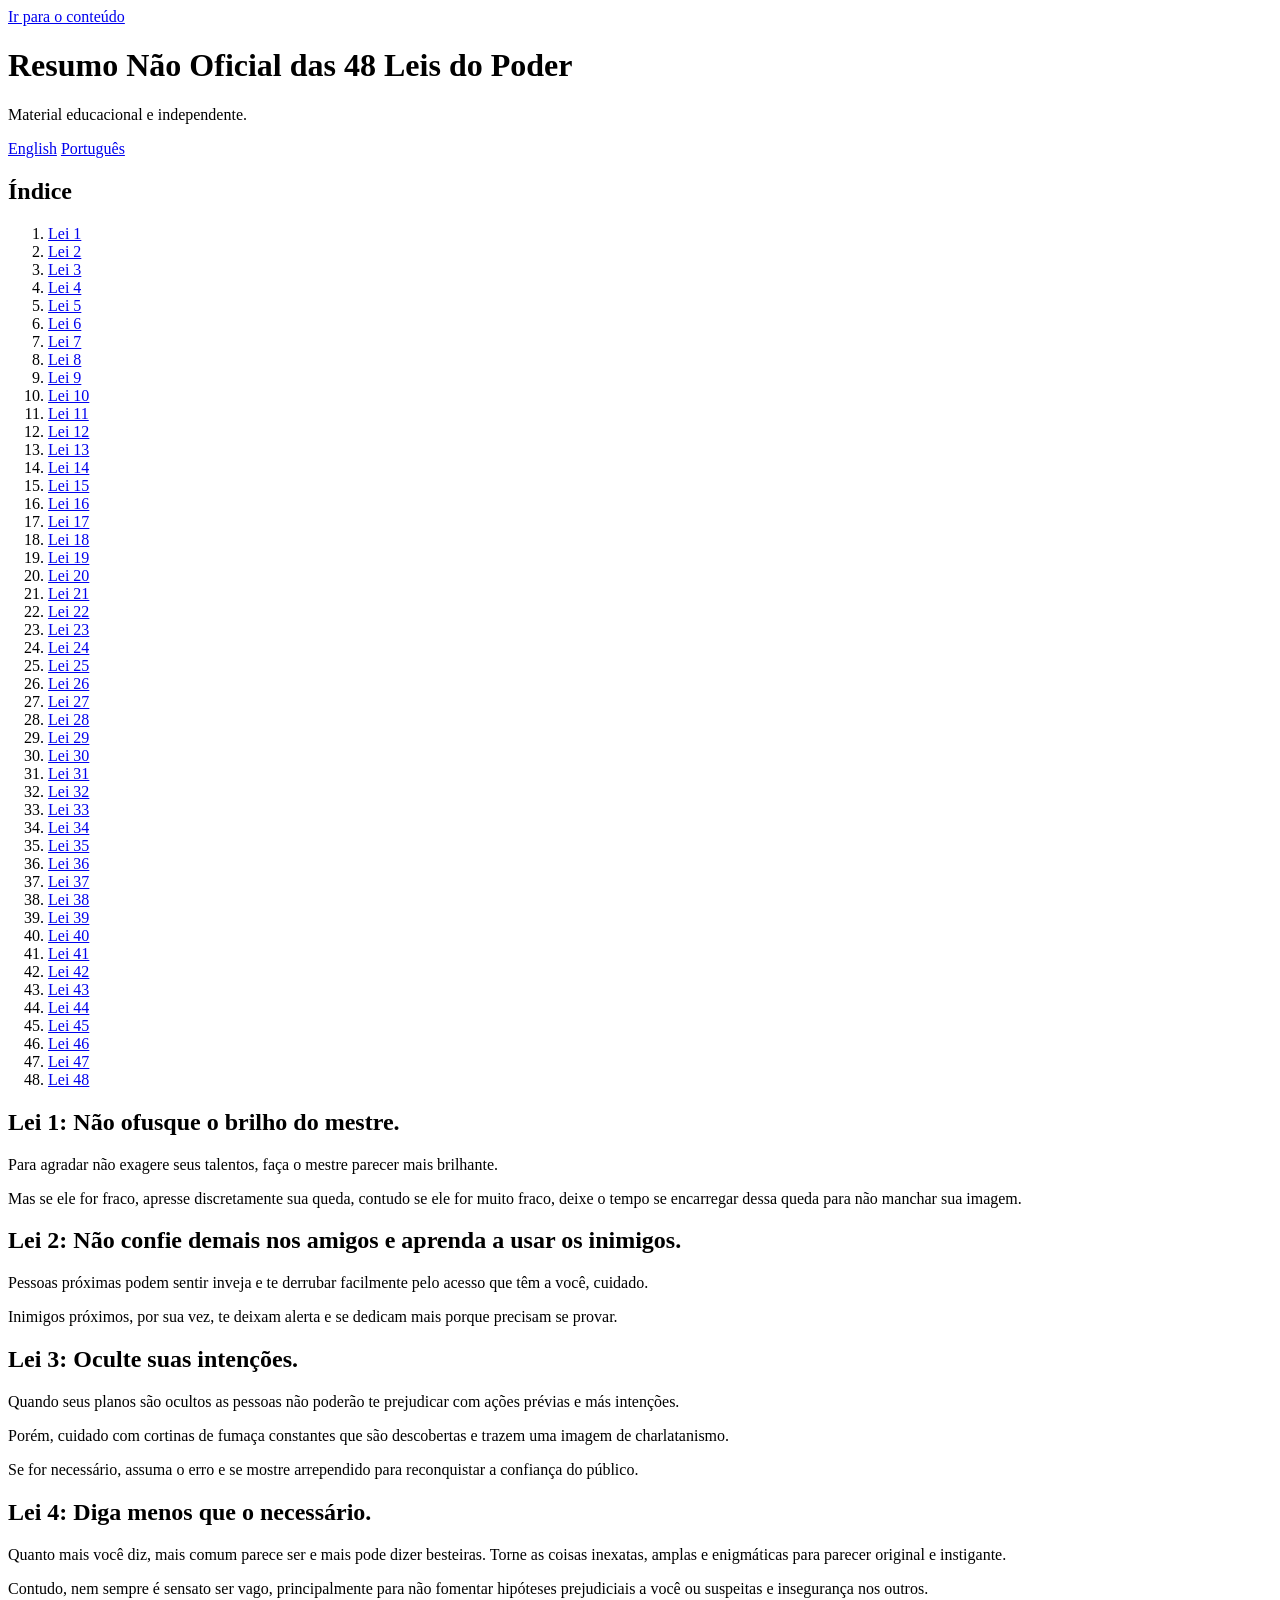
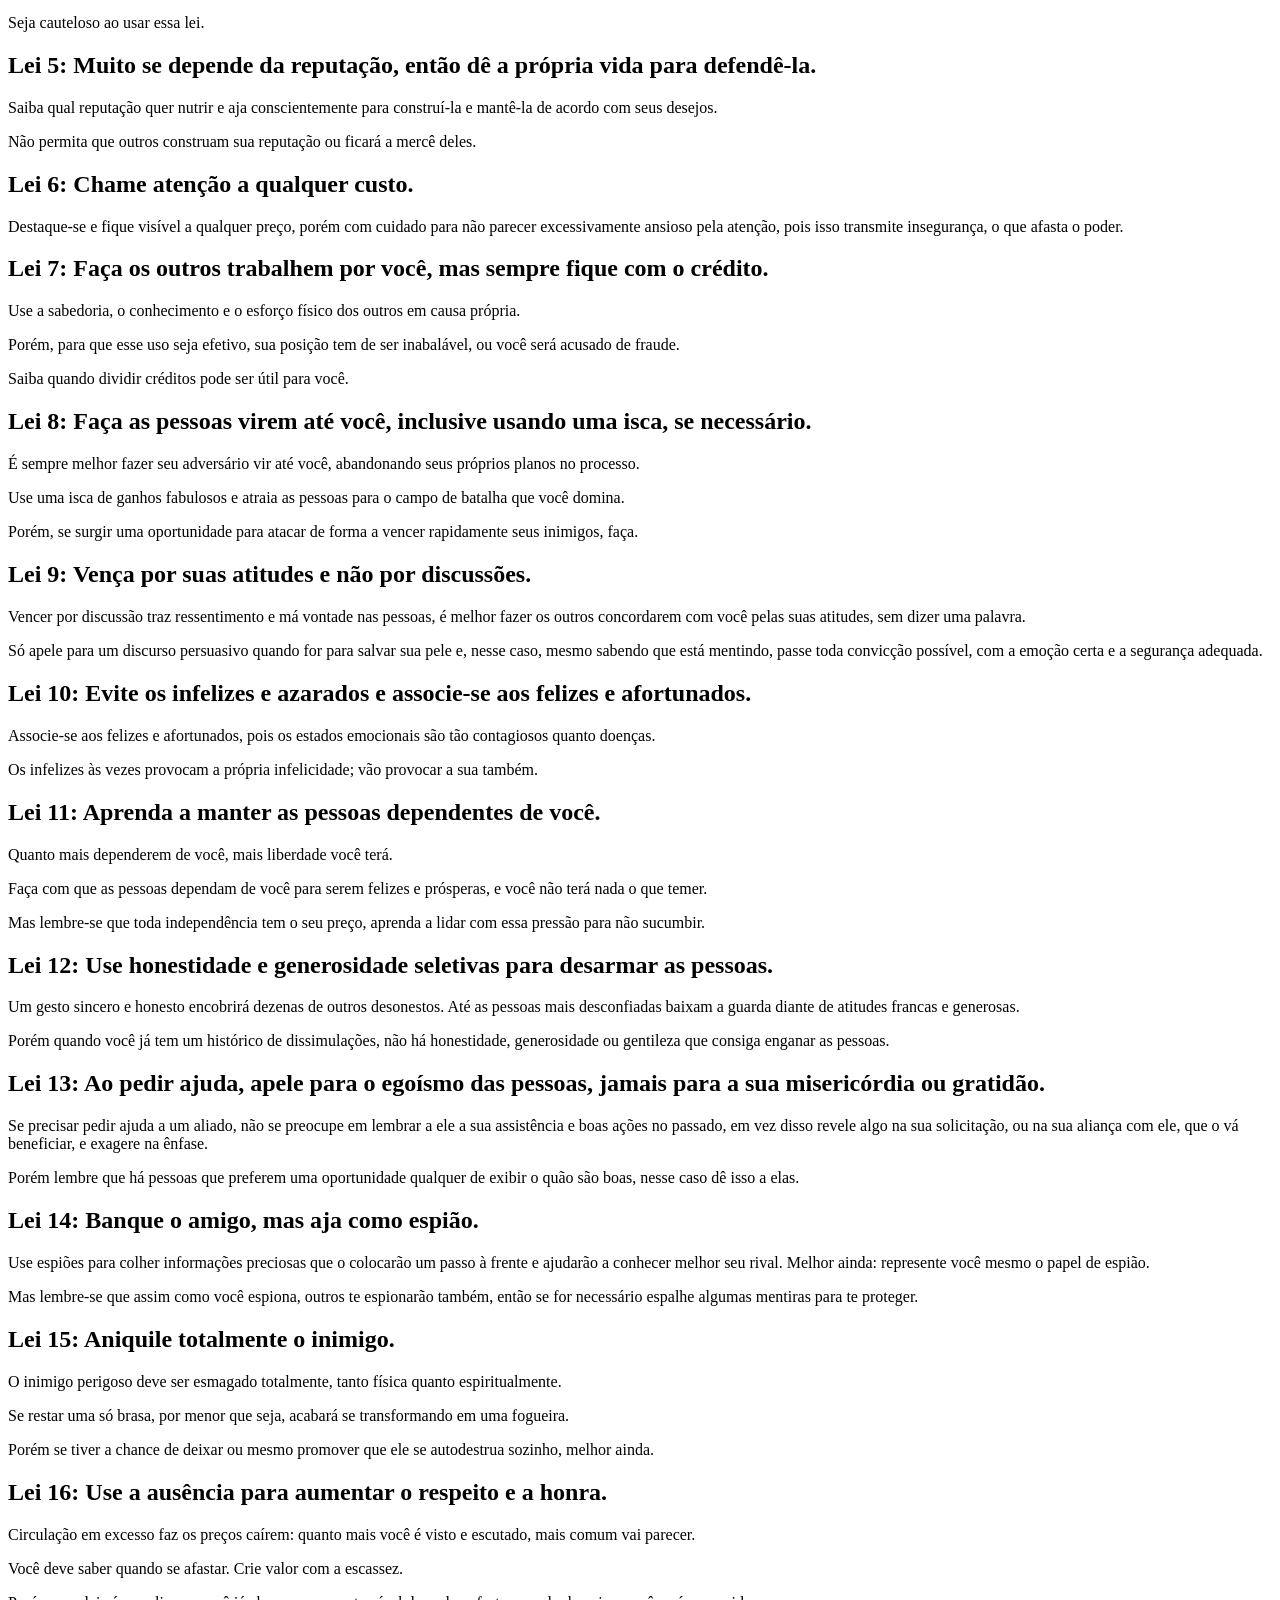
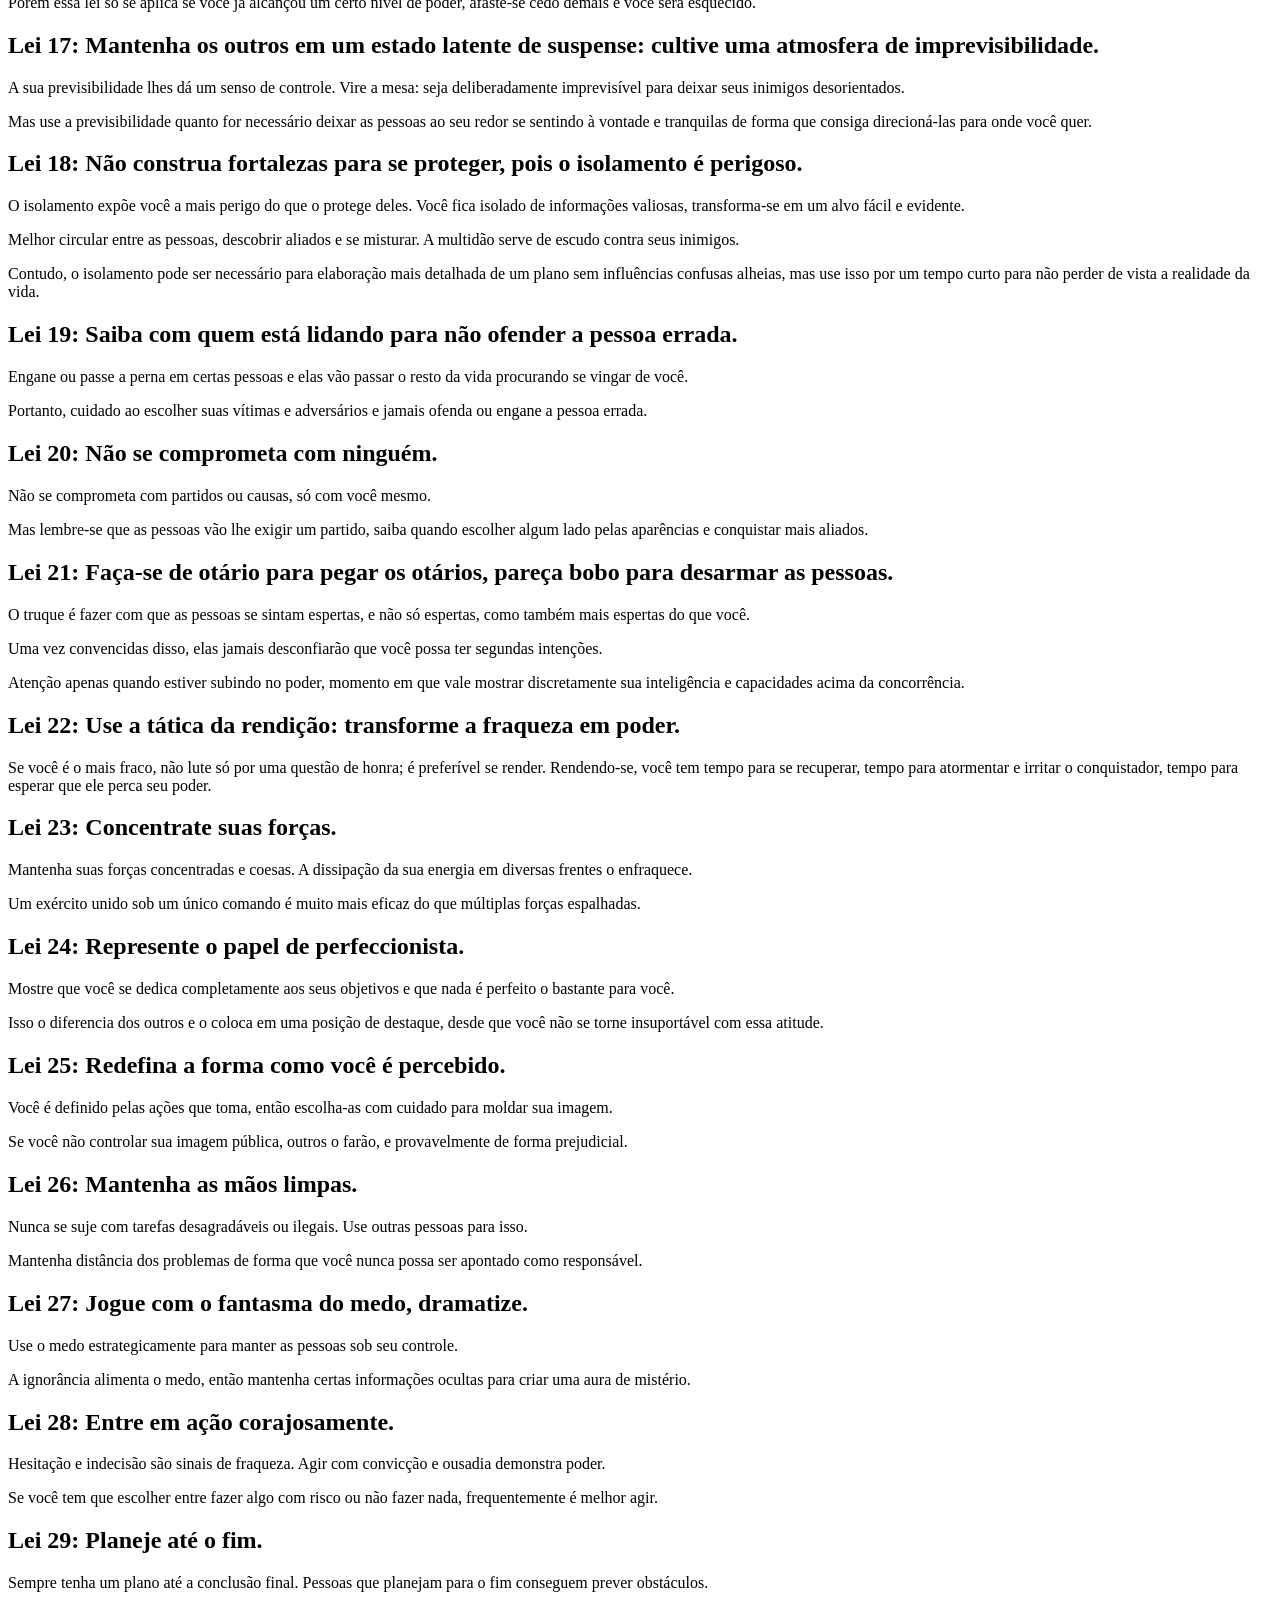
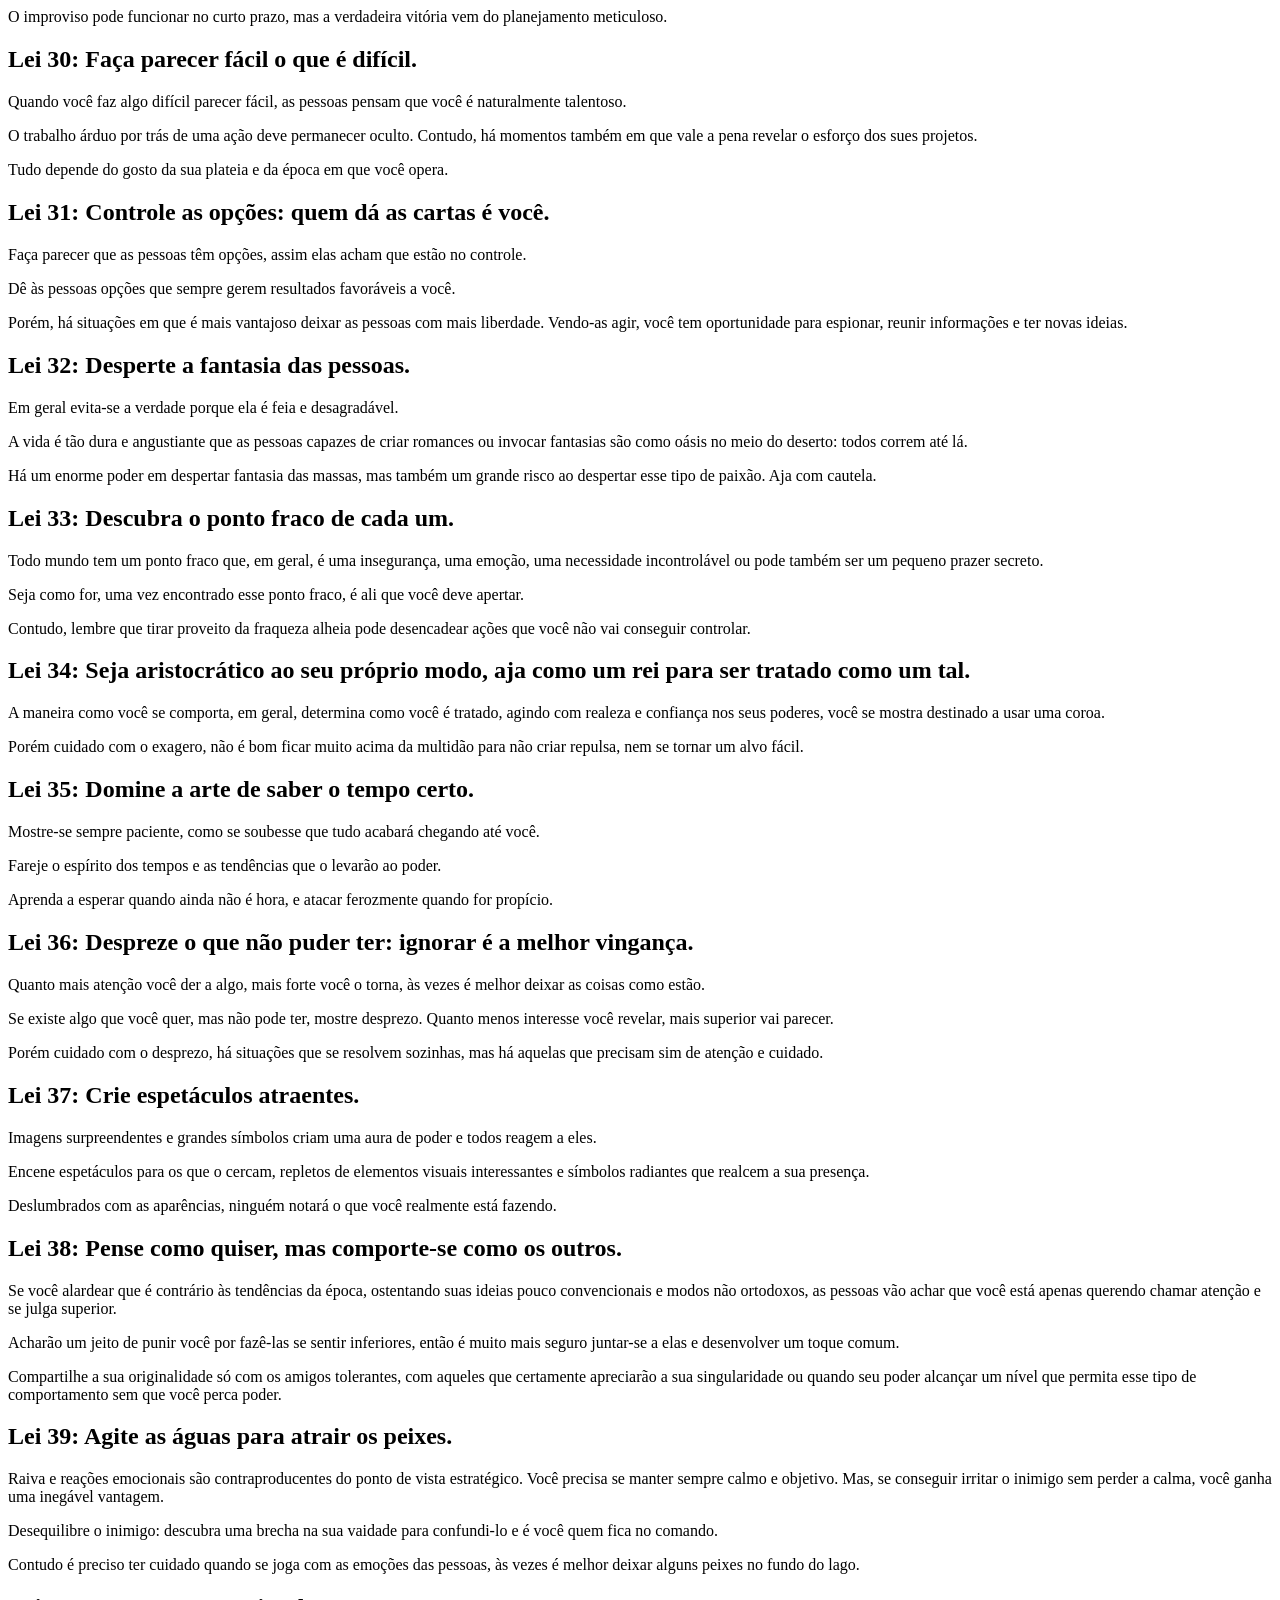
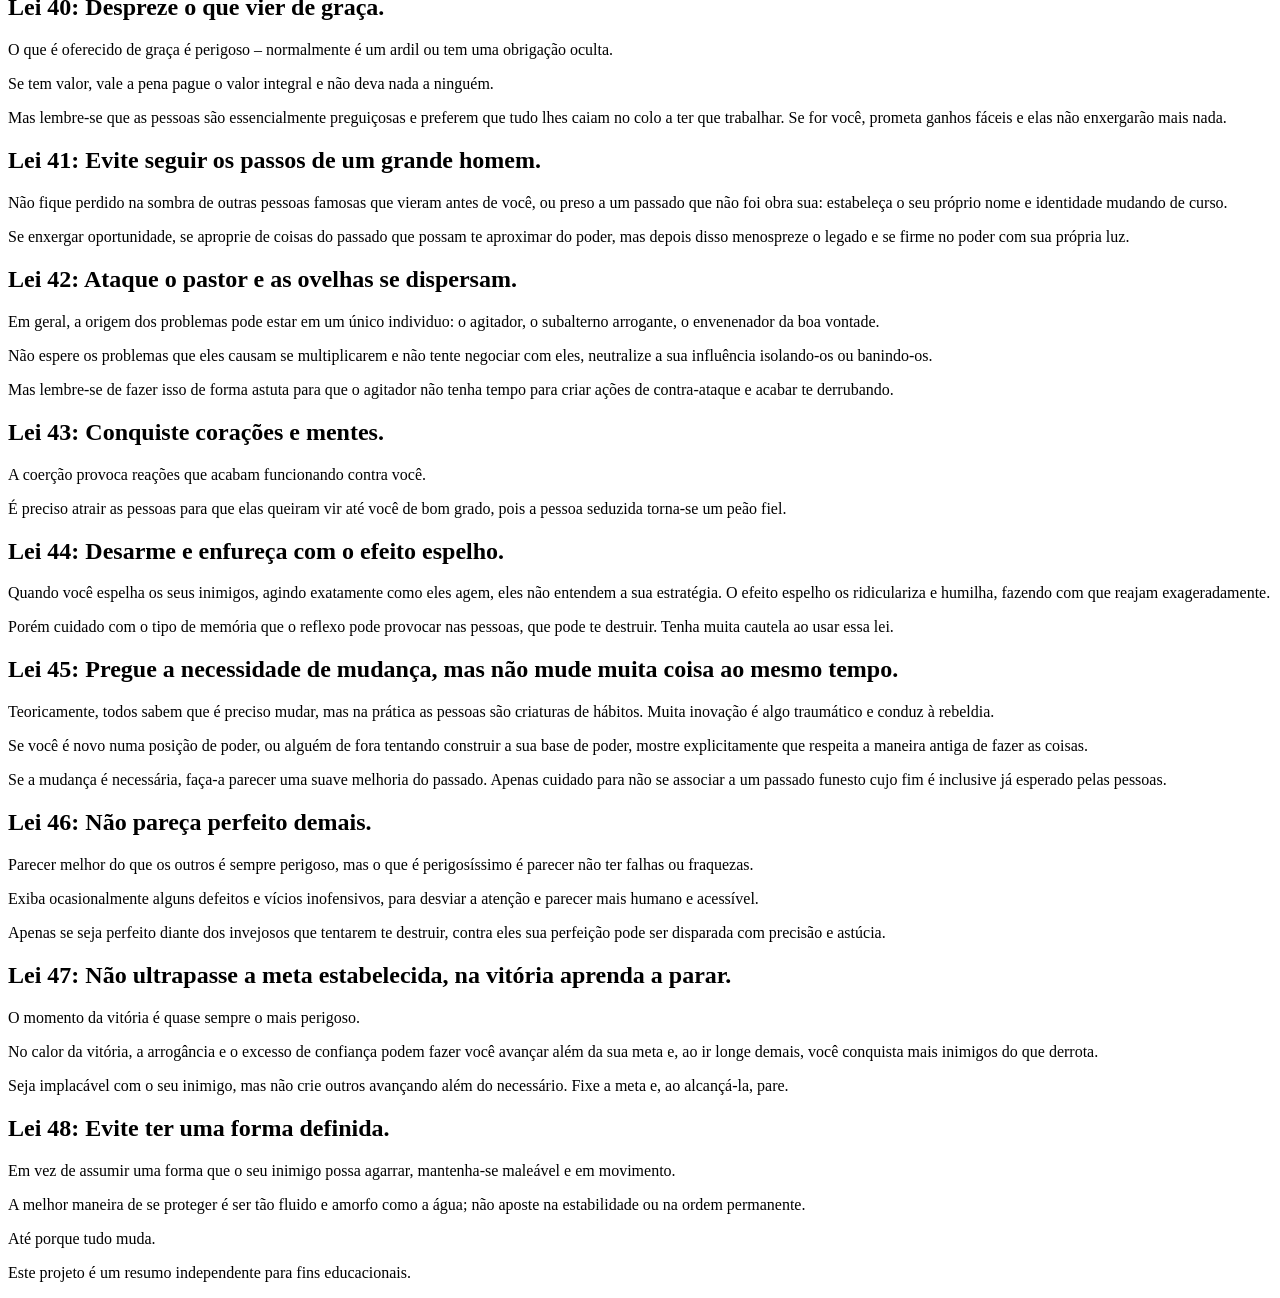
==== pt-br/index.html @ 9c44b436 "Rename index.html to pt-br/index.html" ====
<!DOCTYPE html>
<html lang="pt-BR">
<head>
    <meta charset="UTF-8">

    <meta name="viewport"
          content="width=device-width, initial-scale=1.0">

    <title>
        Resumo Não Oficial das 48 Leis do Poder
    </title>

    <meta
        name="description"
        content="Resumo não oficial e educacional inspirado em um livro popular sobre estratégia e poder.">

    <meta
        name="author"
        content="Seu Nome">

    <meta
        property="og:title"
        content="Resumo Não Oficial das 48 Leis do Poder">

    <meta
        property="og:description"
        content="Versão resumida para estudo e consulta rápida.">

    <meta
        property="og:type"
        content="website">

    <link
        rel="stylesheet"
        href="style.css">
</head>

<body>

<a class="skip-link" href="#content">
    Ir para o conteúdo
</a>

<header>

    <h1>
        Resumo Não Oficial das 48 Leis do Poder
    </h1>

    <p class="subtitle">
        Material educacional e independente.
    </p>

    <nav class="language-switch">
        <a href="index.html">English</a>
        <a href="pt-br/index.html">Português</a>
    </nav>

</header>

<main id="content">

    <aside class="toc">

        <h2>Índice</h2>

        <ol>
            <li><a href="#lei-1">Lei 1</a></li>
            <li><a href="#lei-2">Lei 2</a></li>
            <li><a href="#lei-3">Lei 3</a></li>
            <li><a href="#lei-4">Lei 4</a></li>
            <li><a href="#lei-5">Lei 5</a></li>
            <li><a href="#lei-6">Lei 6</a></li>
            <li><a href="#lei-7">Lei 7</a></li>
            <li><a href="#lei-8">Lei 8</a></li>
            <li><a href="#lei-9">Lei 9</a></li>
            <li><a href="#lei-10">Lei 10</a></li>
            <li><a href="#lei-11">Lei 11</a></li>
            <li><a href="#lei-12">Lei 12</a></li>
            <li><a href="#lei-13">Lei 13</a></li>
            <li><a href="#lei-14">Lei 14</a></li>
            <li><a href="#lei-15">Lei 15</a></li>
            <li><a href="#lei-16">Lei 16</a></li>
            <li><a href="#lei-17">Lei 17</a></li>
            <li><a href="#lei-18">Lei 18</a></li>
            <li><a href="#lei-19">Lei 19</a></li>
            <li><a href="#lei-20">Lei 20</a></li>
            <li><a href="#lei-21">Lei 21</a></li>
            <li><a href="#lei-22">Lei 22</a></li>
            <li><a href="#lei-23">Lei 23</a></li>
            <li><a href="#lei-24">Lei 24</a></li>
            <li><a href="#lei-25">Lei 25</a></li>
            <li><a href="#lei-26">Lei 26</a></li>
            <li><a href="#lei-27">Lei 27</a></li>
            <li><a href="#lei-28">Lei 28</a></li>
            <li><a href="#lei-29">Lei 29</a></li>
            <li><a href="#lei-30">Lei 30</a></li>
            <li><a href="#lei-31">Lei 31</a></li>
            <li><a href="#lei-32">Lei 32</a></li>
            <li><a href="#lei-33">Lei 33</a></li>
            <li><a href="#lei-34">Lei 34</a></li>
            <li><a href="#lei-35">Lei 35</a></li>
            <li><a href="#lei-36">Lei 36</a></li>
            <li><a href="#lei-37">Lei 37</a></li>
            <li><a href="#lei-38">Lei 38</a></li>
            <li><a href="#lei-39">Lei 39</a></li>
            <li><a href="#lei-40">Lei 40</a></li>
            <li><a href="#lei-41">Lei 41</a></li>
            <li><a href="#lei-42">Lei 42</a></li>
            <li><a href="#lei-43">Lei 43</a></li>
            <li><a href="#lei-44">Lei 44</a></li>
            <li><a href="#lei-45">Lei 45</a></li>
            <li><a href="#lei-46">Lei 46</a></li>
            <li><a href="#lei-47">Lei 47</a></li>
            <li><a href="#lei-48">Lei 48</a></li>
        </ol>

    </aside>

    <article>

        <section id="lei-1">
            <h2>Lei 1: Não ofusque o brilho do mestre.</h2>

            <p>
                Para agradar não exagere seus talentos, faça o mestre parecer mais brilhante.
            </p>
            <p>
                Mas se ele for fraco, apresse discretamente sua queda, contudo se ele for muito fraco, deixe o tempo se encarregar dessa queda para não manchar sua imagem.
            </p>
        </section>

        <section id="lei-2">
            <h2>Lei 2: Não confie demais nos amigos e aprenda a usar os inimigos.</h2>

            <p>
                Pessoas próximas podem sentir inveja e te derrubar facilmente pelo acesso que têm a você, cuidado.
            </p>
            <p>
                Inimigos próximos, por sua vez, te deixam alerta e se dedicam mais porque precisam se provar.
            </p>
        </section>

        <section id="lei-3">
            <h2>Lei 3: Oculte suas intenções.</h2>

            <p>
                Quando seus planos são ocultos as pessoas não poderão te prejudicar com ações prévias e más intenções.
            </p>
            <p>
                Porém, cuidado com cortinas de fumaça constantes que são descobertas e trazem uma imagem de charlatanismo.
            </p>
            <p>
                Se for necessário, assuma o erro e se mostre arrependido para reconquistar a confiança do público.
            </p>
        </section>

        <section id="lei-4">
            <h2>Lei 4: Diga menos que o necessário.</h2>

            <p>
                Quanto mais você diz, mais comum parece ser e mais pode dizer besteiras. Torne as coisas inexatas, amplas e enigmáticas para parecer original e instigante.
            </p>
            <p>
                Contudo, nem sempre é sensato ser vago, principalmente para não fomentar hipóteses prejudiciais a você ou suspeitas e insegurança nos outros.
            </p>
            <p>
                Seja cauteloso ao usar essa lei.
            </p>
        </section>

        <section id="lei-5">
            <h2>Lei 5: Muito se depende da reputação, então dê a própria vida para defendê-la.</h2>

            <p>
                Saiba qual reputação quer nutrir e aja conscientemente para construí-la e mantê-la de acordo com seus desejos.
            </p>
            <p>
                Não permita que outros construam sua reputação ou ficará a mercê deles.
            </p>
        </section>

        <section id="lei-6">
            <h2>Lei 6: Chame atenção a qualquer custo.</h2>

            <p>
                Destaque-se e fique visível a qualquer preço, porém com cuidado para não parecer excessivamente ansioso pela atenção, pois isso transmite insegurança, o que afasta o poder.
            </p>
        </section>

        <section id="lei-7">
            <h2>Lei 7: Faça os outros trabalhem por você, mas sempre fique com o crédito.</h2>

            <p>
                Use a sabedoria, o conhecimento e o esforço físico dos outros em causa própria.
            </p>
            <p>
                Porém, para que esse uso seja efetivo, sua posição tem de ser inabalável, ou você será acusado de fraude.
            </p>
            <p>
                Saiba quando dividir créditos pode ser útil para você.
            </p>
        </section>

        <section id="lei-8">
            <h2>Lei 8: Faça as pessoas virem até você, inclusive usando uma isca, se necessário.</h2>

            <p>
                É sempre melhor fazer seu adversário vir até você, abandonando seus próprios planos no processo.
            </p>
            <p>
                Use uma isca de ganhos fabulosos e atraia as pessoas para o campo de batalha que você domina.
            </p>
            <p>
                Porém, se surgir uma oportunidade para atacar de forma a vencer rapidamente seus inimigos, faça.
            </p>
        </section>

        <section id="lei-9">
            <h2>Lei 9: Vença por suas atitudes e não por discussões.</h2>

            <p>
                Vencer por discussão traz ressentimento e má vontade nas pessoas, é melhor fazer os outros concordarem com você pelas suas atitudes, sem dizer uma palavra.
            </p>
            <p>
                Só apele para um discurso persuasivo quando for para salvar sua pele e, nesse caso, mesmo sabendo que está mentindo, passe toda convicção possível, com a emoção certa e a segurança adequada.
            </p>
        </section>

        <section id="lei-10">
            <h2>Lei 10: Evite os infelizes e azarados e associe-se aos felizes e afortunados.</h2>

            <p>
                Associe-se aos felizes e afortunados, pois os estados emocionais são tão contagiosos quanto doenças.
            </p>
            <p>
                Os infelizes às vezes provocam a própria infelicidade; vão provocar a sua também.
            </p>
        </section>

        <section id="lei-11">
            <h2>Lei 11: Aprenda a manter as pessoas dependentes de você.</h2>

            <p>
                Quanto mais dependerem de você, mais liberdade você terá.
            </p>
            <p>
                Faça com que as pessoas dependam de você para serem felizes e prósperas, e você não terá nada o que temer.
            </p>
            <p>
                Mas lembre-se que toda independência tem o seu preço, aprenda a lidar com essa pressão para não sucumbir.
            </p>
        </section>

        <section id="lei-12">
            <h2>Lei 12: Use honestidade e generosidade seletivas para desarmar as pessoas.</h2>

            <p>
                Um gesto sincero e honesto encobrirá dezenas de outros desonestos. Até as pessoas mais desconfiadas baixam a guarda diante de atitudes francas e generosas.
            </p>
            <p>
                Porém quando você já tem um histórico de dissimulações, não há honestidade, generosidade ou gentileza que consiga enganar as pessoas.
            </p>
        </section>

        <section id="lei-13">
            <h2>Lei 13: Ao pedir ajuda, apele para o egoísmo das pessoas, jamais para a sua misericórdia ou gratidão.</h2>

            <p>
                Se precisar pedir ajuda a um aliado, não se preocupe em lembrar a ele a sua assistência e boas ações no passado, em vez disso revele algo na sua solicitação, ou na sua aliança com ele, que o vá beneficiar, e exagere na ênfase.
            </p>
            <p>
                Porém lembre que há pessoas que preferem uma oportunidade qualquer de exibir o quão são boas, nesse caso dê isso a elas.
            </p>
        </section>

        <section id="lei-14">
            <h2>Lei 14: Banque o amigo, mas aja como espião.</h2>

            <p>
                Use espiões para colher informações preciosas que o colocarão um passo à frente e ajudarão a conhecer melhor seu rival. Melhor ainda: represente você mesmo o papel de espião.
            </p>
            <p>
                Mas lembre-se que assim como você espiona, outros te espionarão também, então se for necessário espalhe algumas mentiras para te proteger.
            </p>
        </section>

        <section id="lei-15">
            <h2>Lei 15: Aniquile totalmente o inimigo.</h2>

            <p>
                O inimigo perigoso deve ser esmagado totalmente, tanto física quanto espiritualmente.
            </p>
            <p>
                Se restar uma só brasa, por menor que seja, acabará se transformando em uma fogueira.
            </p>
            <p>
                Porém se tiver a chance de deixar ou mesmo promover que ele se autodestrua sozinho, melhor ainda.
            </p>
        </section>

        <section id="lei-16">
            <h2>Lei 16: Use a ausência para aumentar o respeito e a honra.</h2>

            <p>
                Circulação em excesso faz os preços caírem: quanto mais você é visto e escutado, mais comum vai parecer.
            </p>
            <p>
                Você deve saber quando se afastar. Crie valor com a escassez.
            </p>
            <p>
                Porém essa lei só se aplica se você já alcançou um certo nível de poder, afaste-se cedo demais e você será esquecido.
            </p>
        </section>

        <section id="lei-17">
            <h2>Lei 17: Mantenha os outros em um estado latente de suspense: cultive uma atmosfera de imprevisibilidade.</h2>

            <p>
                A sua previsibilidade lhes dá um senso de controle. Vire a mesa: seja deliberadamente imprevisível para deixar seus inimigos desorientados.
            </p>
            <p>
                Mas use a previsibilidade quanto for necessário deixar as pessoas ao seu redor se sentindo à vontade e tranquilas de forma que consiga direcioná-las para onde você quer.
            </p>
        </section>

        <section id="lei-18">
            <h2>Lei 18: Não construa fortalezas para se proteger, pois o isolamento é perigoso.</h2>

            <p>
                O isolamento expõe você a mais perigo do que o protege deles. Você fica isolado de informações valiosas, transforma-se em um alvo fácil e evidente.
            </p>
            <p>
                Melhor circular entre as pessoas, descobrir aliados e se misturar. A multidão serve de escudo contra seus inimigos.
            </p>
            <p>
                Contudo, o isolamento pode ser necessário para elaboração mais detalhada de um plano sem influências confusas alheias, mas use isso por um tempo curto para não perder de vista a realidade da vida.
            </p>
        </section>

        <section id="lei-19">
            <h2>Lei 19: Saiba com quem está lidando para não ofender a pessoa errada.</h2>

            <p>
                Engane ou passe a perna em certas pessoas e elas vão passar o resto da vida procurando se vingar de você.
            </p>
            <p>
                Portanto, cuidado ao escolher suas vítimas e adversários e jamais ofenda ou engane a pessoa errada.
            </p>
        </section>

        <section id="lei-20">
            <h2>Lei 20: Não se comprometa com ninguém.</h2>

            <p>
                Não se comprometa com partidos ou causas, só com você mesmo.
            </p>
            <p>
                Mas lembre-se que as pessoas vão lhe exigir um partido, saiba quando escolher algum lado pelas aparências e conquistar mais aliados.
            </p>
        </section>

        <section id="lei-21">
            <h2>Lei 21: Faça-se de otário para pegar os otários, pareça bobo para desarmar as pessoas.</h2>

            <p>
                O truque é fazer com que as pessoas se sintam espertas, e não só espertas, como também mais espertas do que você.
            </p>
            <p>
                Uma vez convencidas disso, elas jamais desconfiarão que você possa ter segundas intenções.
            </p>
            <p>
                Atenção apenas quando estiver subindo no poder, momento em que vale mostrar discretamente sua inteligência e capacidades acima da concorrência.
            </p>
        </section>

        <section id="lei-22">
            <h2>Lei 22: Use a tática da rendição: transforme a fraqueza em poder.</h2>

            <p>
                Se você é o mais fraco, não lute só por uma questão de honra; é preferível se render. Rendendo-se, você tem tempo para se recuperar, tempo para atormentar e irritar o conquistador, tempo para esperar que ele perca seu poder.
            </p>
        </section>

        <section id="lei-23">
            <h2>Lei 23: Concentrate suas forças.</h2>

            <p>
                Mantenha suas forças concentradas e coesas. A dissipação da sua energia em diversas frentes o enfraquece.
            </p>
            <p>
                Um exército unido sob um único comando é muito mais eficaz do que múltiplas forças espalhadas.
            </p>
        </section>

        <section id="lei-24">
            <h2>Lei 24: Represente o papel de perfeccionista.</h2>

            <p>
                Mostre que você se dedica completamente aos seus objetivos e que nada é perfeito o bastante para você.
            </p>
            <p>
                Isso o diferencia dos outros e o coloca em uma posição de destaque, desde que você não se torne insuportável com essa atitude.
            </p>
        </section>

        <section id="lei-25">
            <h2>Lei 25: Redefina a forma como você é percebido.</h2>

            <p>
                Você é definido pelas ações que toma, então escolha-as com cuidado para moldar sua imagem.
            </p>
            <p>
                Se você não controlar sua imagem pública, outros o farão, e provavelmente de forma prejudicial.
            </p>
        </section>

        <section id="lei-26">
            <h2>Lei 26: Mantenha as mãos limpas.</h2>

            <p>
                Nunca se suje com tarefas desagradáveis ou ilegais. Use outras pessoas para isso.
            </p>
            <p>
                Mantenha distância dos problemas de forma que você nunca possa ser apontado como responsável.
            </p>
        </section>

        <section id="lei-27">
            <h2>Lei 27: Jogue com o fantasma do medo, dramatize.</h2>

            <p>
                Use o medo estrategicamente para manter as pessoas sob seu controle.
            </p>
            <p>
                A ignorância alimenta o medo, então mantenha certas informações ocultas para criar uma aura de mistério.
            </p>
        </section>

        <section id="lei-28">
            <h2>Lei 28: Entre em ação corajosamente.</h2>

            <p>
                Hesitação e indecisão são sinais de fraqueza. Agir com convicção e ousadia demonstra poder.
            </p>
            <p>
                Se você tem que escolher entre fazer algo com risco ou não fazer nada, frequentemente é melhor agir.
            </p>
        </section>

        <section id="lei-29">
            <h2>Lei 29: Planeje até o fim.</h2>

            <p>
                Sempre tenha um plano até a conclusão final. Pessoas que planejam para o fim conseguem prever obstáculos.
            </p>
            <p>
                O improviso pode funcionar no curto prazo, mas a verdadeira vitória vem do planejamento meticuloso.
            </p>
        </section>

        <section id="lei-30">
            <h2>Lei 30: Faça parecer fácil o que é difícil.</h2>

            <p>
                Quando você faz algo difícil parecer fácil, as pessoas pensam que você é naturalmente talentoso.
            </p>
            <p>
                O trabalho árduo por trás de uma ação deve permanecer oculto. Contudo, há momentos também em que vale a pena revelar o esforço dos sues projetos.
            </p>
            <p>
                Tudo depende do gosto da sua plateia e da época em que você opera.
            </p>
        </section>

        <section id="lei-31">
            <h2>Lei 31: Controle as opções: quem dá as cartas é você.</h2>

            <p>
                Faça parecer que as pessoas têm opções, assim elas acham que estão no controle.
            </p>
            <p>
                Dê às pessoas opções que sempre gerem resultados favoráveis a você.
            </p>
            <p>
                Porém, há situações em que é mais vantajoso deixar as pessoas com mais liberdade. Vendo-as agir, você tem oportunidade para espionar, reunir informações e ter novas ideias.
            </p>
        </section>

        <section id="lei-32">
            <h2>Lei 32: Desperte a fantasia das pessoas.</h2>

            <p>
                Em geral evita-se a verdade porque ela é feia e desagradável.
            </p>
            <p>
                A vida é tão dura e angustiante que as pessoas capazes de criar romances ou invocar fantasias são como oásis no meio do deserto: todos correm até lá.
            </p>
            <p>
                Há um enorme poder em despertar fantasia das massas, mas também um grande risco ao despertar esse tipo de paixão. Aja com cautela.
            </p>
        </section>

        <section id="lei-33">
            <h2>Lei 33: Descubra o ponto fraco de cada um.</h2>

            <p>
                Todo mundo tem um ponto fraco que, em geral, é uma insegurança, uma emoção, uma necessidade incontrolável ou pode também ser um pequeno prazer secreto.
            </p>
            <p>
                Seja como for, uma vez encontrado esse ponto fraco, é ali que você deve apertar.
            </p>
            <p>
                Contudo, lembre que tirar proveito da fraqueza alheia pode desencadear ações que você não vai conseguir controlar.
            </p>
        </section>

        <section id="lei-34">
            <h2>Lei 34: Seja aristocrático ao seu próprio modo, aja como um rei para ser tratado como um tal.</h2>

            <p>
                A maneira como você se comporta, em geral, determina como você é tratado, agindo com realeza e confiança nos seus poderes, você se mostra destinado a usar uma coroa.
            </p>
            <p>
                Porém cuidado com o exagero, não é bom ficar muito acima da multidão para não criar repulsa, nem se tornar um alvo fácil.
            </p>
        </section>

        <section id="lei-35">
            <h2>Lei 35: Domine a arte de saber o tempo certo.</h2>

            <p>
                Mostre-se sempre paciente, como se soubesse que tudo acabará chegando até você.
            </p>
            <p>
                Fareje o espírito dos tempos e as tendências que o levarão ao poder.
            </p>
            <p>
                Aprenda a esperar quando ainda não é hora, e atacar ferozmente quando for propício.
            </p>
        </section>

        <section id="lei-36">
            <h2>Lei 36: Despreze o que não puder ter: ignorar é a melhor vingança.</h2>

            <p>
                Quanto mais atenção você der a algo, mais forte você o torna, às vezes é melhor deixar as coisas como estão.
            </p>
            <p>
                Se existe algo que você quer, mas não pode ter, mostre desprezo. Quanto menos interesse você revelar, mais superior vai parecer.
            </p>
            <p>
                Porém cuidado com o desprezo, há situações que se resolvem sozinhas, mas há aquelas que precisam sim de atenção e cuidado.
            </p>
        </section>

        <section id="lei-37">
            <h2>Lei 37: Crie espetáculos atraentes.</h2>

            <p>
                Imagens surpreendentes e grandes símbolos criam uma aura de poder e todos reagem a eles.
            </p>
            <p>
                Encene espetáculos para os que o cercam, repletos de elementos visuais interessantes e símbolos radiantes que realcem a sua presença.
            </p>
            <p>
                Deslumbrados com as aparências, ninguém notará o que você realmente está fazendo.
            </p>
        </section>

        <section id="lei-38">
            <h2>Lei 38: Pense como quiser, mas comporte-se como os outros.</h2>

            <p>
                Se você alardear que é contrário às tendências da época, ostentando suas ideias pouco convencionais e modos não ortodoxos, as pessoas vão achar que você está apenas querendo chamar atenção e se julga superior.
            </p>
            <p>
                Acharão um jeito de punir você por fazê-las se sentir inferiores, então é muito mais seguro juntar-se a elas e desenvolver um toque comum.
            </p>
            <p>
                Compartilhe a sua originalidade só com os amigos tolerantes, com aqueles que certamente apreciarão a sua singularidade ou quando seu poder alcançar um nível que permita esse tipo de comportamento sem que você perca poder.
            </p>
        </section>

        <section id="lei-39">
            <h2>Lei 39: Agite as águas para atrair os peixes.</h2>

            <p>
                Raiva e reações emocionais são contraproducentes do ponto de vista estratégico. Você precisa se manter sempre calmo e objetivo. Mas, se conseguir irritar o inimigo sem perder a calma, você ganha uma inegável vantagem.
            </p>
            <p>
                Desequilibre o inimigo: descubra uma brecha na sua vaidade para confundi-lo e é você quem fica no comando.
            </p>
            <p>
                Contudo é preciso ter cuidado quando se joga com as emoções das pessoas, às vezes é melhor deixar alguns peixes no fundo do lago.
            </p>
        </section>

        <section id="lei-40">
            <h2>Lei 40: Despreze o que vier de graça.</h2>

            <p>
                O que é oferecido de graça é perigoso – normalmente é um ardil ou tem uma obrigação oculta.
            </p>
            <p>
                Se tem valor, vale a pena pague o valor integral e não deva nada a ninguém.
            </p>
            <p>
                Mas lembre-se que as pessoas são essencialmente preguiçosas e preferem que tudo lhes caiam no colo a ter que trabalhar. Se for você, prometa ganhos fáceis e elas não enxergarão mais nada.
            </p>
        </section>

        <section id="lei-41">
            <h2>Lei 41: Evite seguir os passos de um grande homem.</h2>

            <p>
                Não fique perdido na sombra de outras pessoas famosas que vieram antes de você, ou preso a um passado que não foi obra sua: estabeleça o seu próprio nome e identidade mudando de curso.
            </p>
            <p>
                Se enxergar oportunidade, se aproprie de coisas do passado que possam te aproximar do poder, mas depois disso menospreze o legado e se firme no poder com sua própria luz.
            </p>
        </section>

        <section id="lei-42">
            <h2>Lei 42: Ataque o pastor e as ovelhas se dispersam.</h2>

            <p>
                Em geral, a origem dos problemas pode estar em um único individuo: o agitador, o subalterno arrogante, o envenenador da boa vontade.
            </p>
            <p>
                Não espere os problemas que eles causam se multiplicarem e não tente negociar com eles, neutralize a sua influência isolando-os ou banindo-os.
            </p>
            <p>
                Mas lembre-se de fazer isso de forma astuta para que o agitador não tenha tempo para criar ações de contra-ataque e acabar te derrubando.
            </p>
        </section>

        <section id="lei-43">
            <h2>Lei 43: Conquiste corações e mentes.</h2>

            <p>
                A coerção provoca reações que acabam funcionando contra você.
            </p>
            <p>
                É preciso atrair as pessoas para que elas queiram vir até você de bom grado, pois a pessoa seduzida torna-se um peão fiel.
            </p>
        </section>

        <section id="lei-44">
            <h2>Lei 44: Desarme e enfureça com o efeito espelho.</h2>

            <p>
                Quando você espelha os seus inimigos, agindo exatamente como eles agem, eles não entendem a sua estratégia. O efeito espelho os ridiculariza e humilha, fazendo com que reajam exageradamente.
            </p>
            <p>
                Porém cuidado com o tipo de memória que o reflexo pode provocar nas pessoas, que pode te destruir. Tenha muita cautela ao usar essa lei.
            </p>
        </section>

        <section id="lei-45">
            <h2>Lei 45: Pregue a necessidade de mudança, mas não mude muita coisa ao mesmo tempo.</h2>

            <p>
                Teoricamente, todos sabem que é preciso mudar, mas na prática as pessoas são criaturas de hábitos. Muita inovação é algo traumático e conduz à rebeldia.
            </p>
            <p>
                Se você é novo numa posição de poder, ou alguém de fora tentando construir a sua base de poder, mostre explicitamente que respeita a maneira antiga de fazer as coisas.
            </p>
            <p>
                Se a mudança é necessária, faça-a parecer uma suave melhoria do passado. Apenas cuidado para não se associar a um passado funesto cujo fim é inclusive já esperado pelas pessoas.
            </p>
        </section>

        <section id="lei-46">
            <h2>Lei 46: Não pareça perfeito demais.</h2>

            <p>
                Parecer melhor do que os outros é sempre perigoso, mas o que é perigosíssimo é parecer não ter falhas ou fraquezas.
            </p>
            <p>
                Exiba ocasionalmente alguns defeitos e vícios inofensivos, para desviar a atenção e parecer mais humano e acessível.
            </p>
            <p>
                Apenas se seja perfeito diante dos invejosos que tentarem te destruir, contra eles sua perfeição pode ser disparada com precisão e astúcia.
            </p>
        </section>

        <section id="lei-47">
            <h2>Lei 47: Não ultrapasse a meta estabelecida, na vitória aprenda a parar.</h2>

            <p>
                O momento da vitória é quase sempre o mais perigoso.
            </p>
            <p>
                No calor da vitória, a arrogância e o excesso de confiança podem fazer você avançar além da sua meta e, ao ir longe demais, você conquista mais inimigos do que derrota.
            </p>
            <p>
                Seja implacável com o seu inimigo, mas não crie outros avançando além do necessário. Fixe a meta e, ao alcançá-la, pare.
            </p>
        </section>

        <section id="lei-48">
            <h2>Lei 48: Evite ter uma forma definida.</h2>

            <p>
                Em vez de assumir uma forma que o seu inimigo possa agarrar, mantenha-se maleável e em movimento.
            </p>
            <p>
                A melhor maneira de se proteger é ser tão fluido e amorfo como a água; não aposte na estabilidade ou na ordem permanente.
            </p>
            <p>
                Até porque tudo muda.
            </p>
        </section>

    </article>

</main>

<footer>

    <p>
        Este projeto é um resumo independente para fins educacionais.
    </p>

</footer>

</body>
</html>
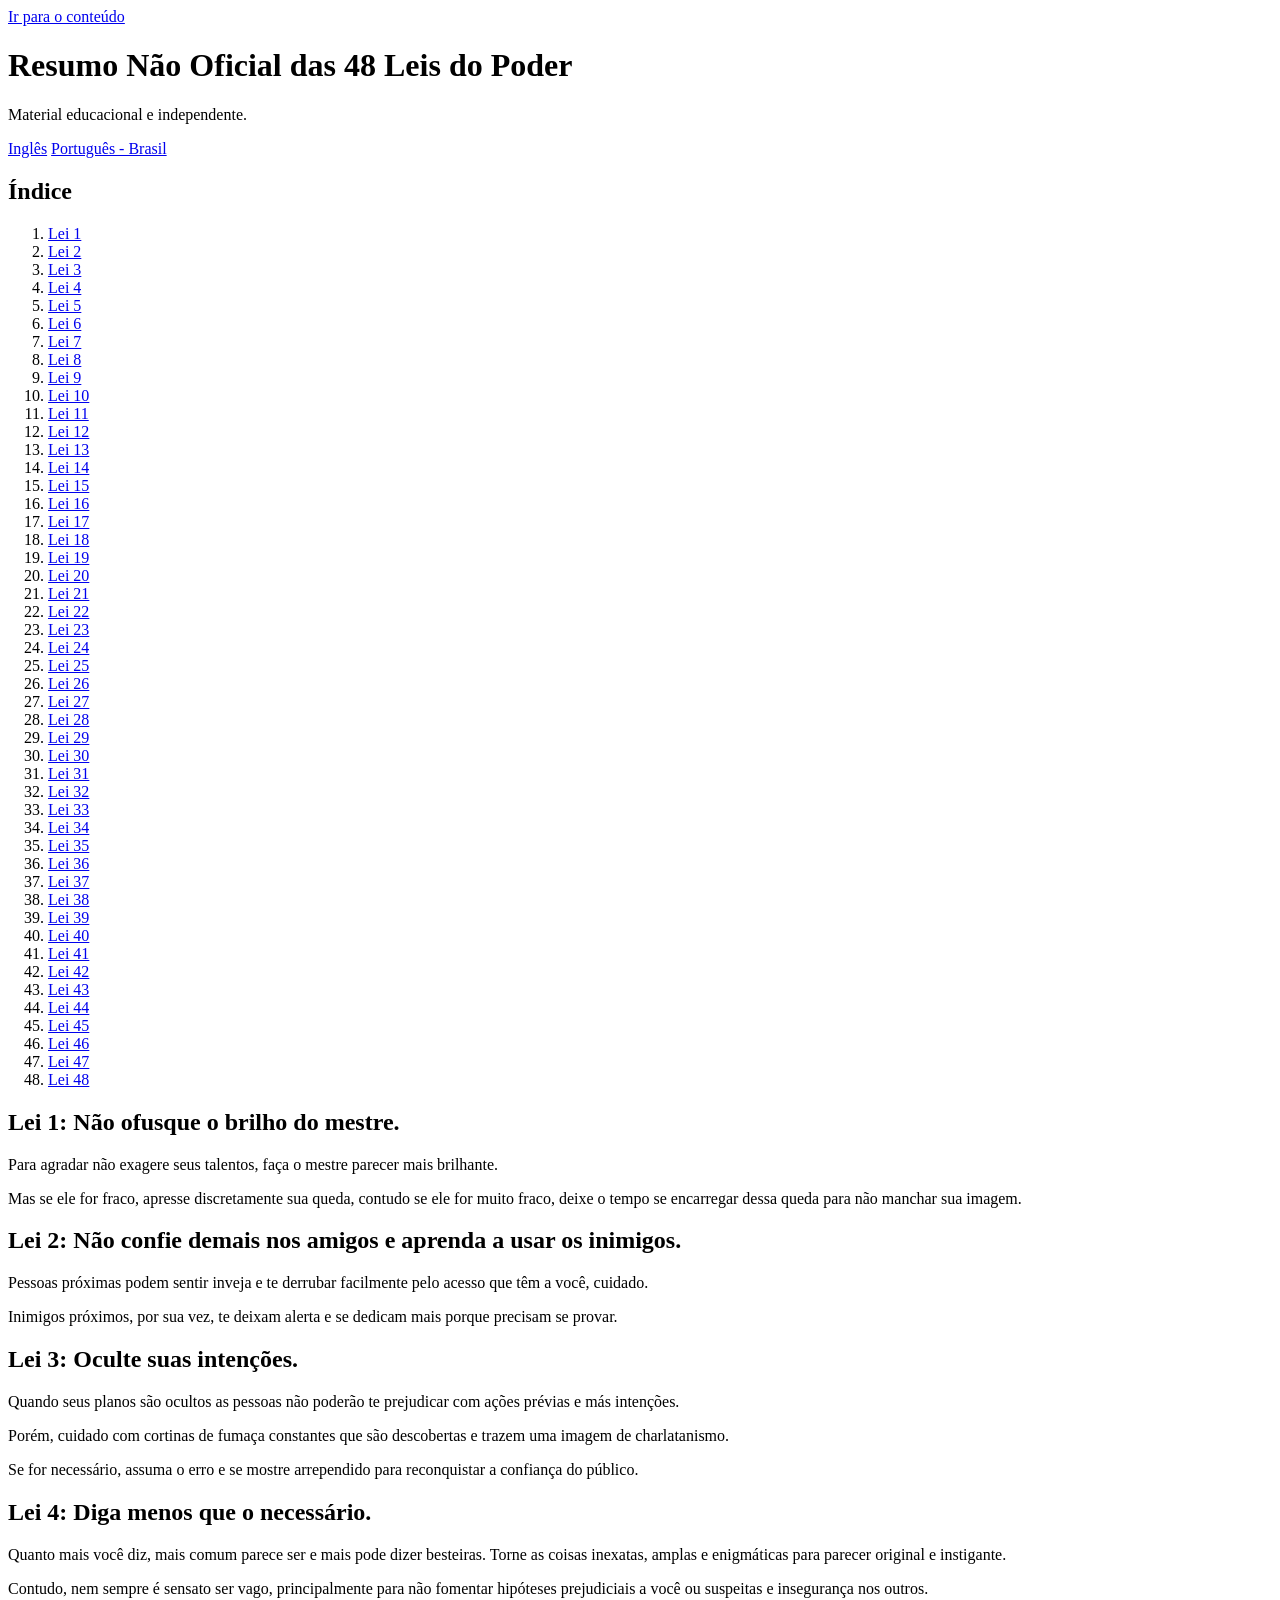
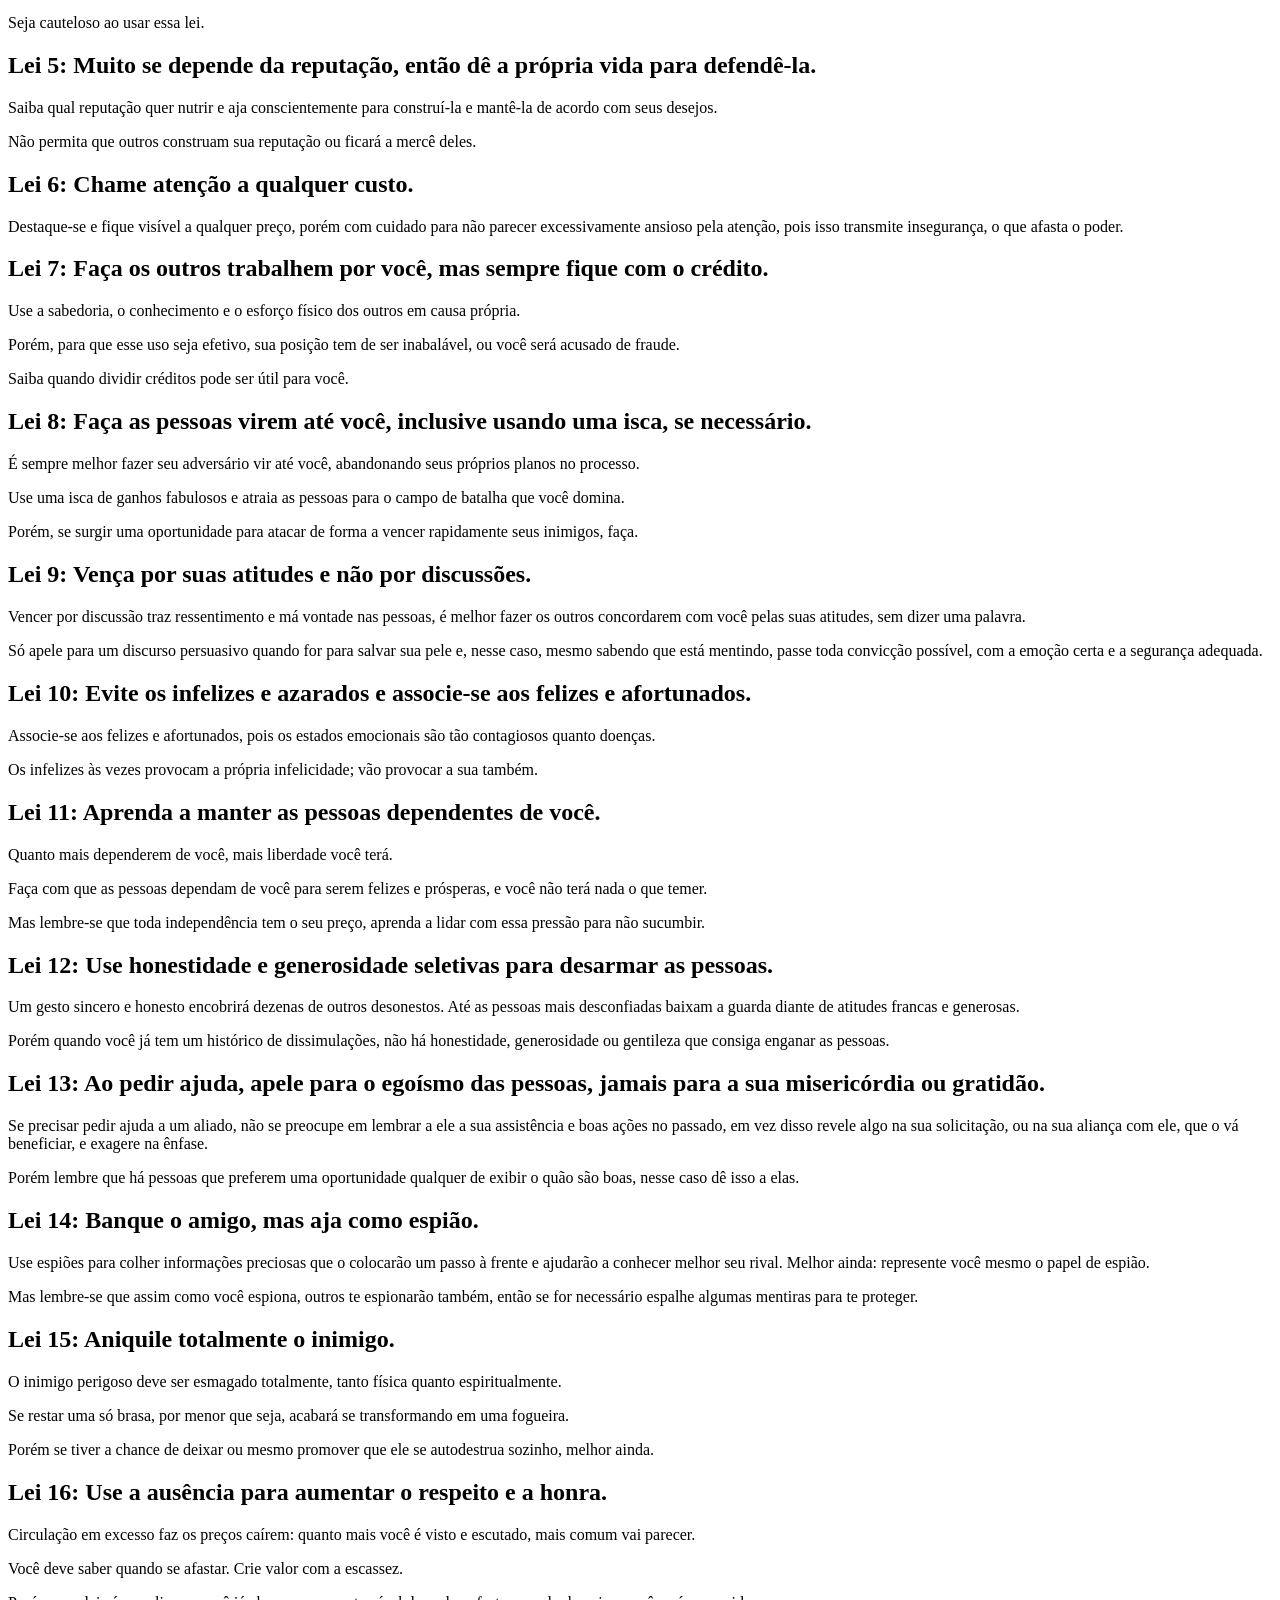
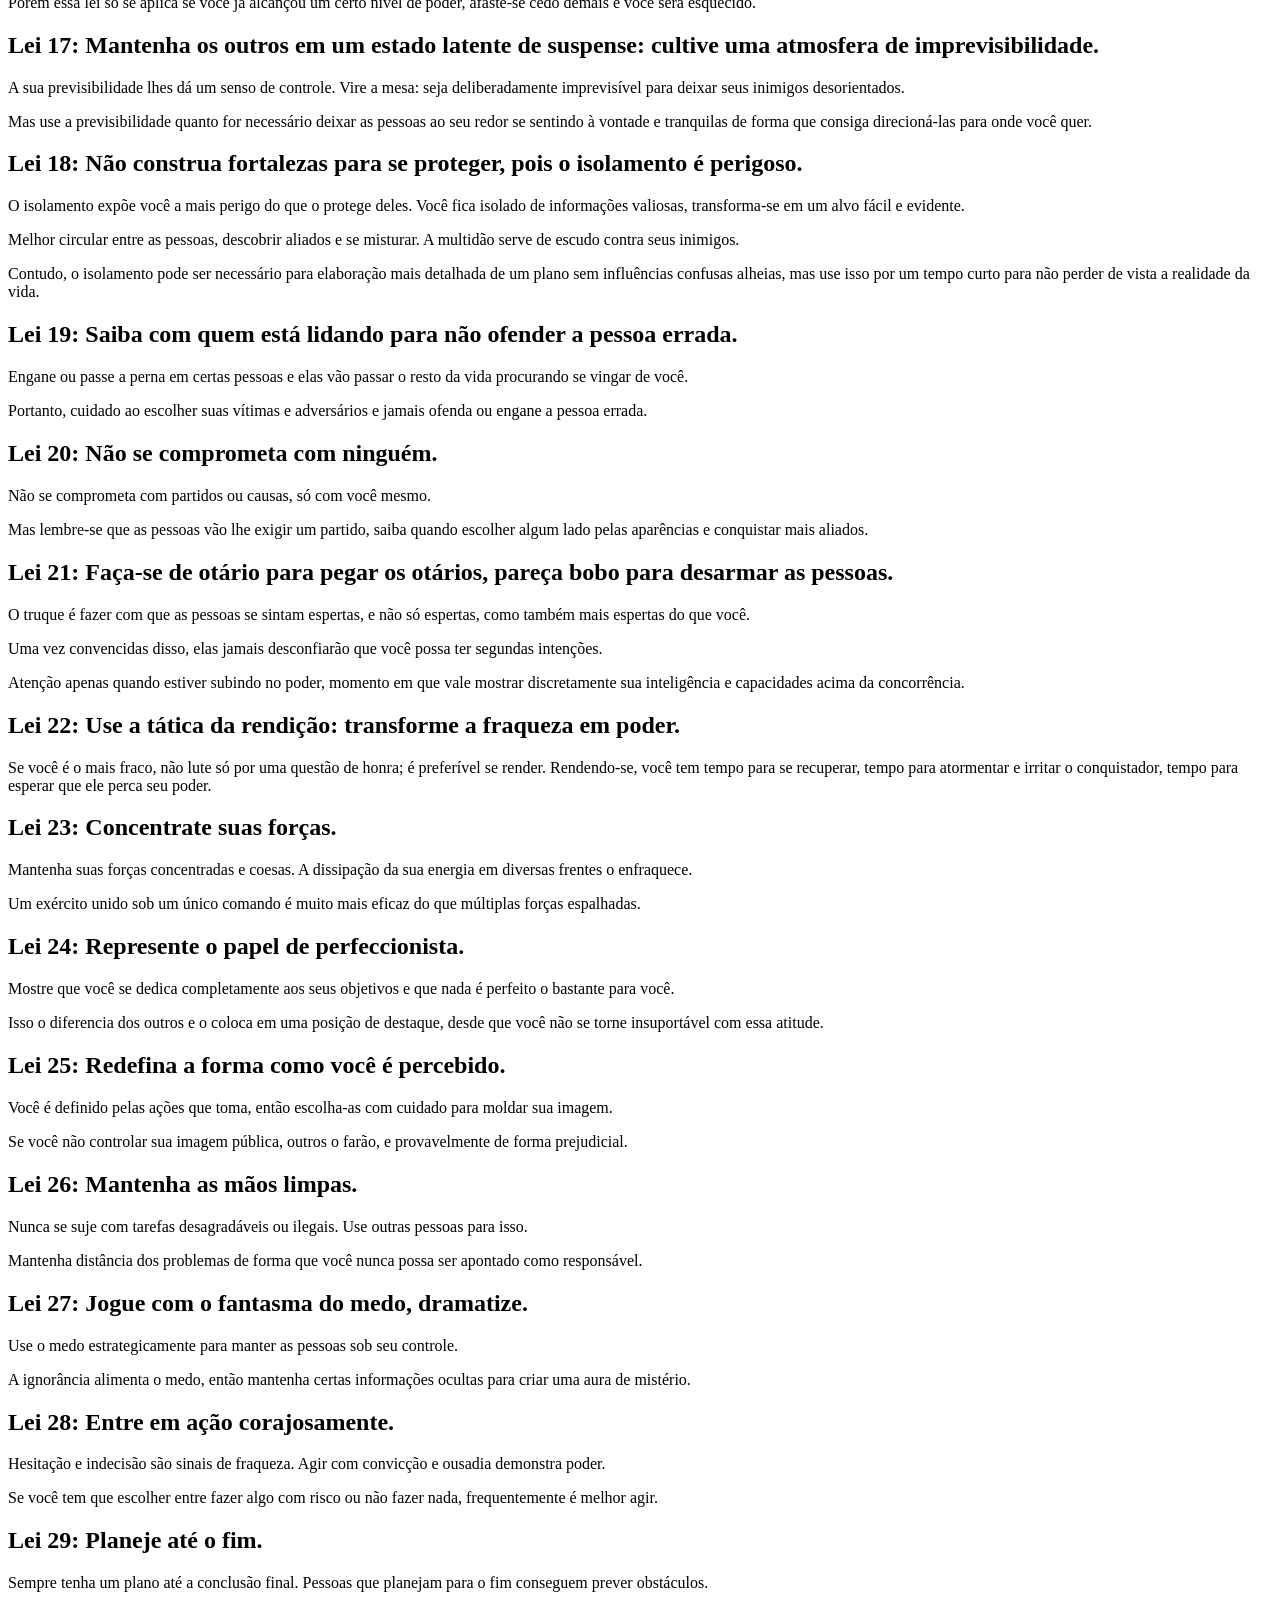
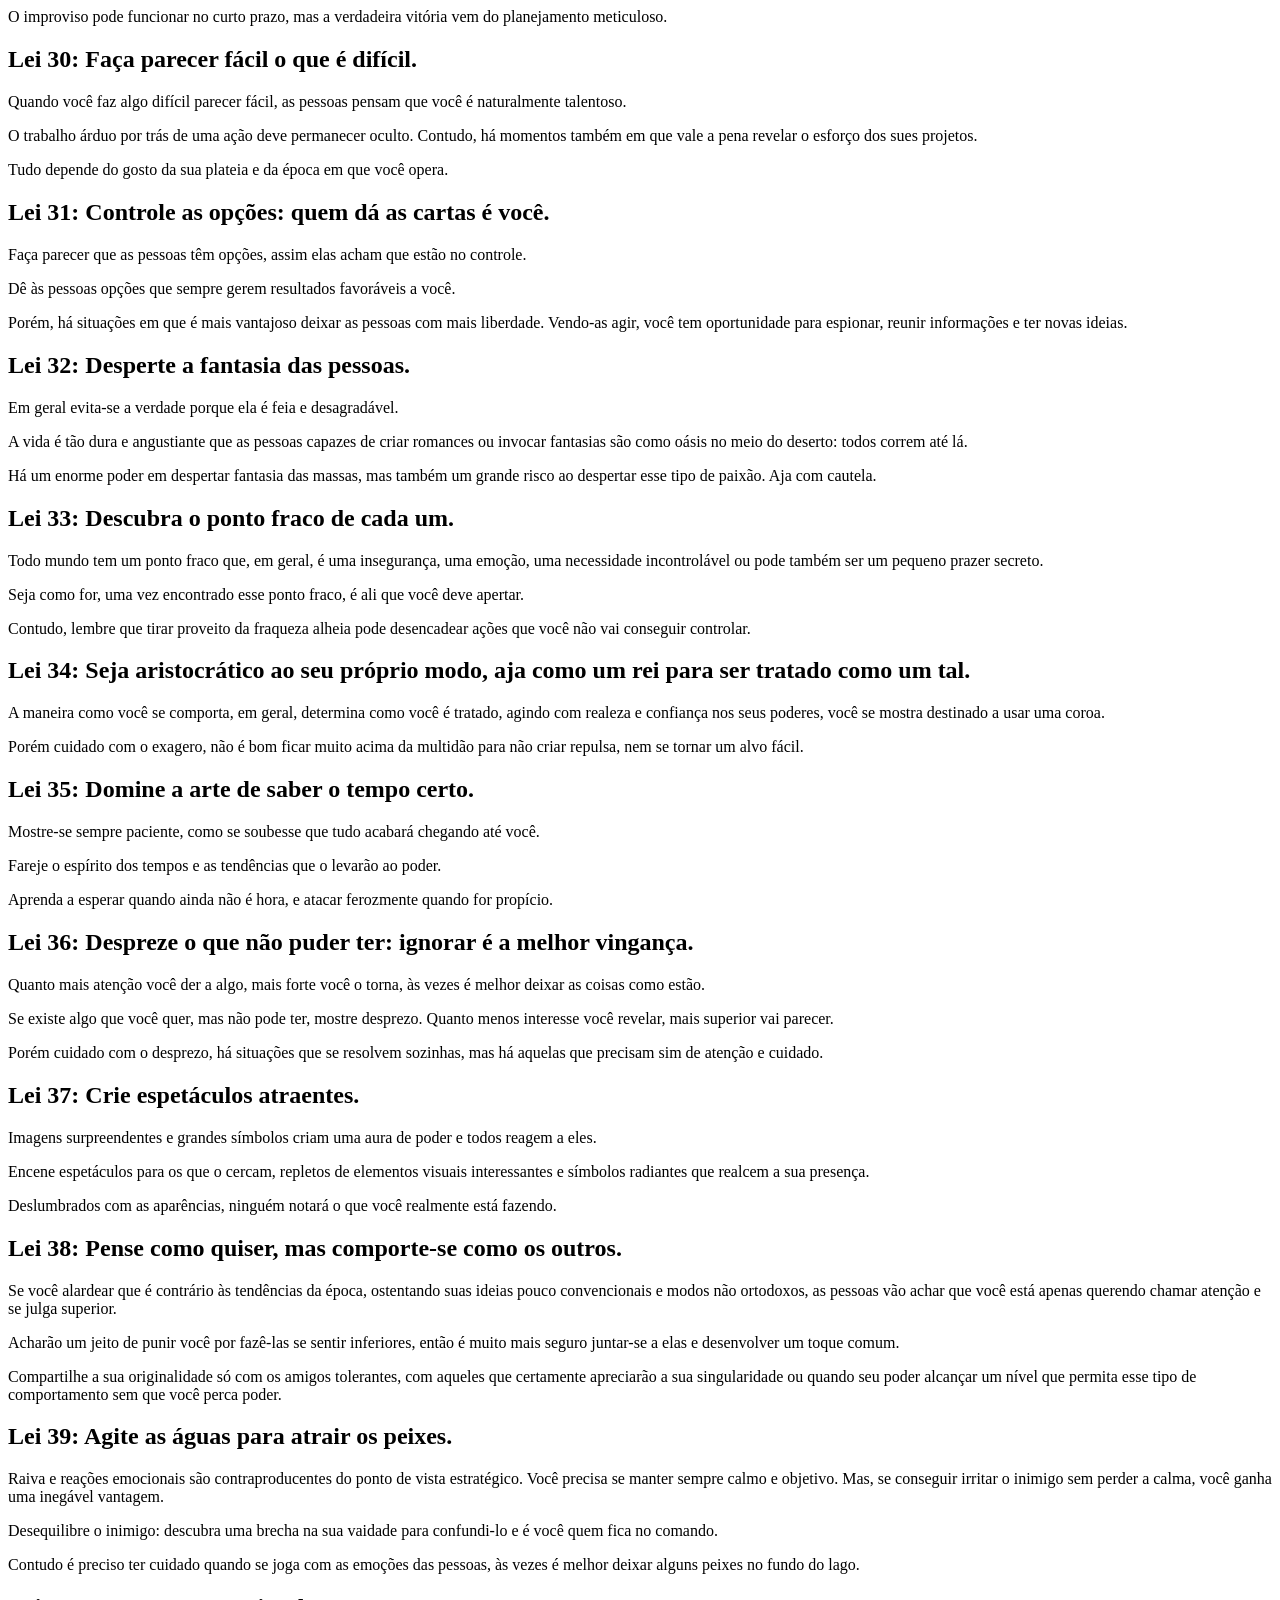
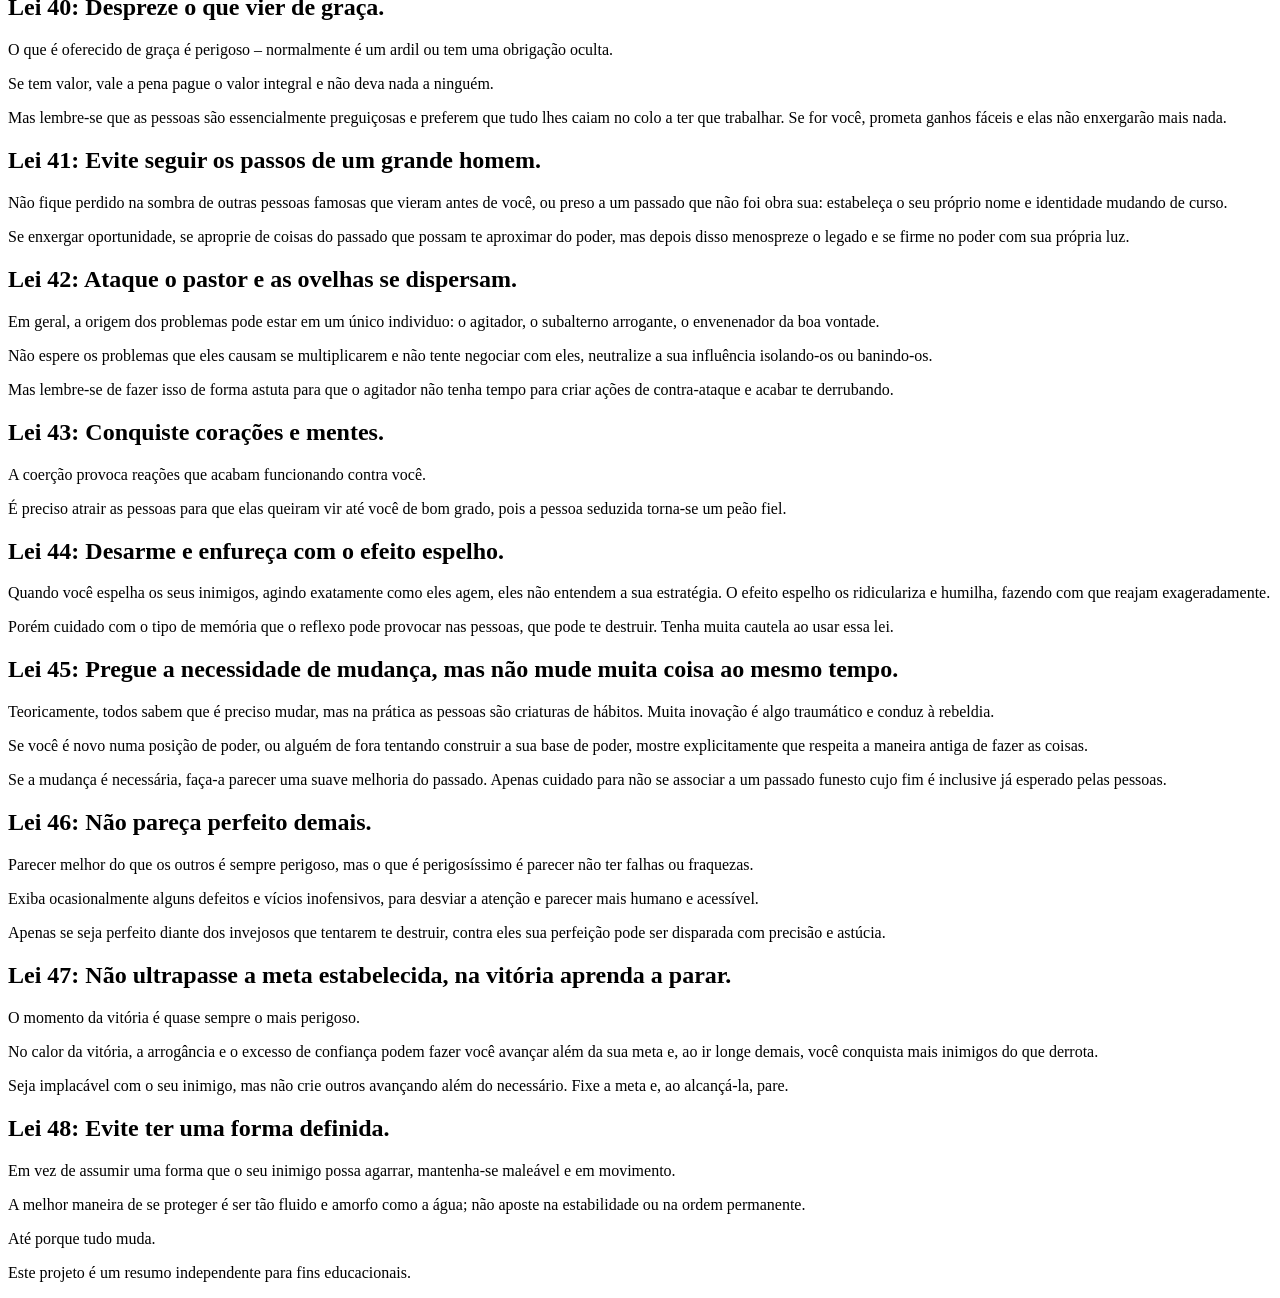
==== commit 204569e1: "Update author name and links in index.html" ====
--- a/pt-br/index.html
+++ b/pt-br/index.html
@@ -16,7 +16,7 @@
 
     <meta
         name="author"
-        content="Seu Nome">
+        content="Dev-ev-v">
 
     <meta
         property="og:title"
@@ -32,7 +32,7 @@
 
     <link
         rel="stylesheet"
-        href="style.css">
+        href="./style.css">
 </head>
 
 <body>
@@ -52,8 +52,8 @@
     </p>
 
     <nav class="language-switch">
-        <a href="index.html">English</a>
-        <a href="pt-br/index.html">Português</a>
+    <a href="./">Inglês</a>
+    <a href="./pt-br/">Português - Brasil</a>
     </nav>
 
 </header>
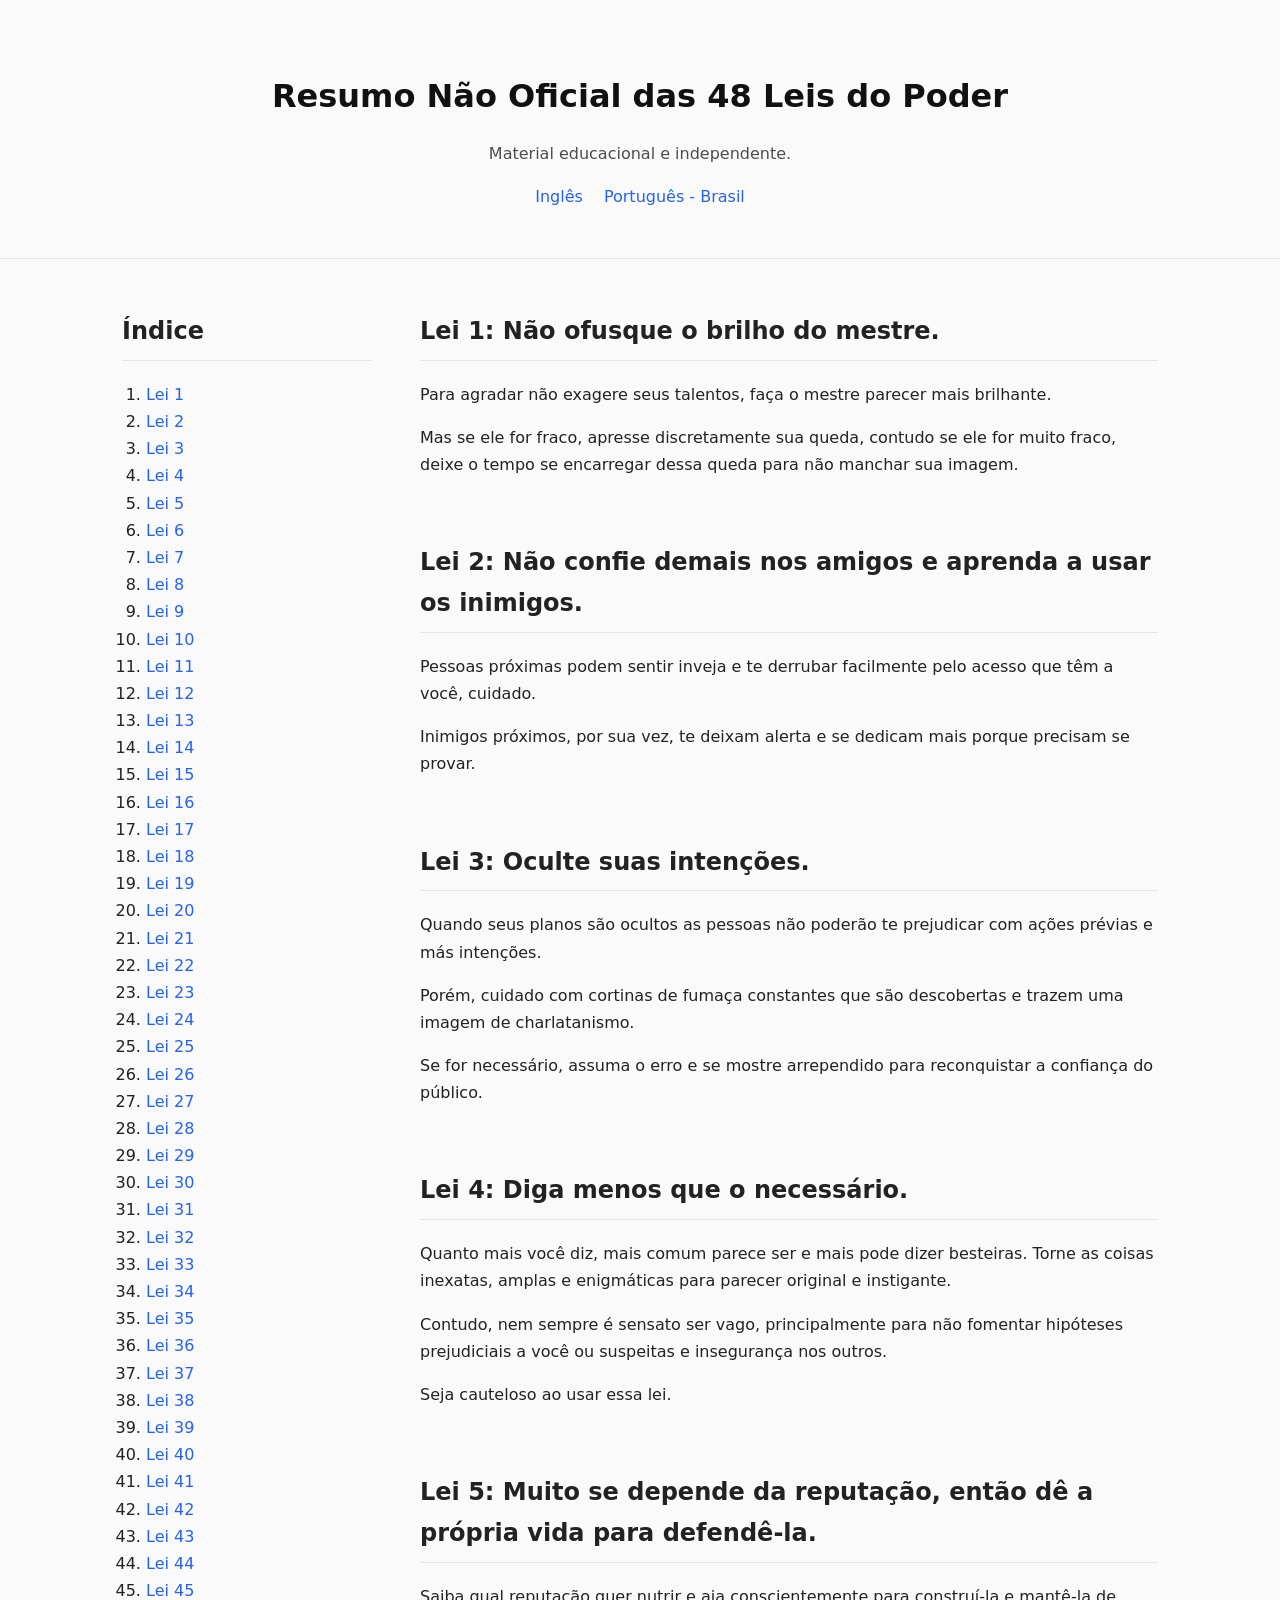
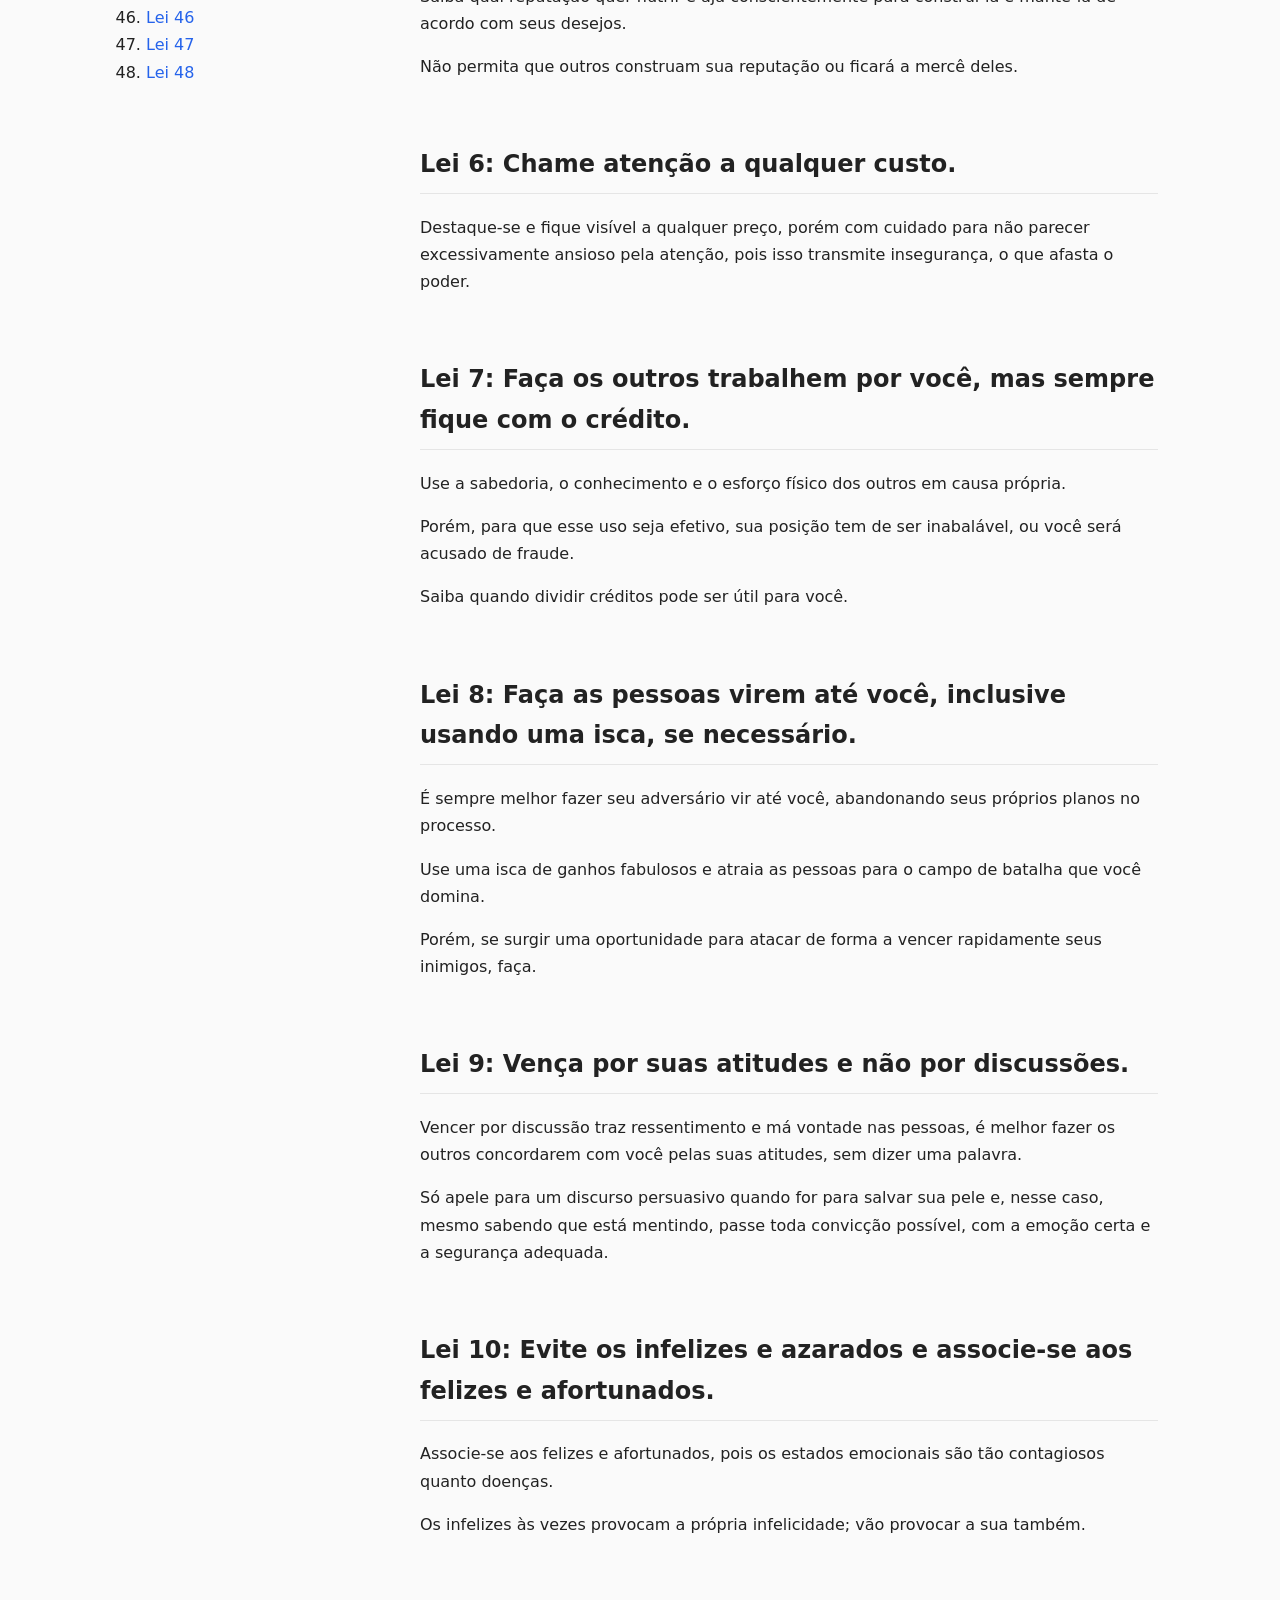
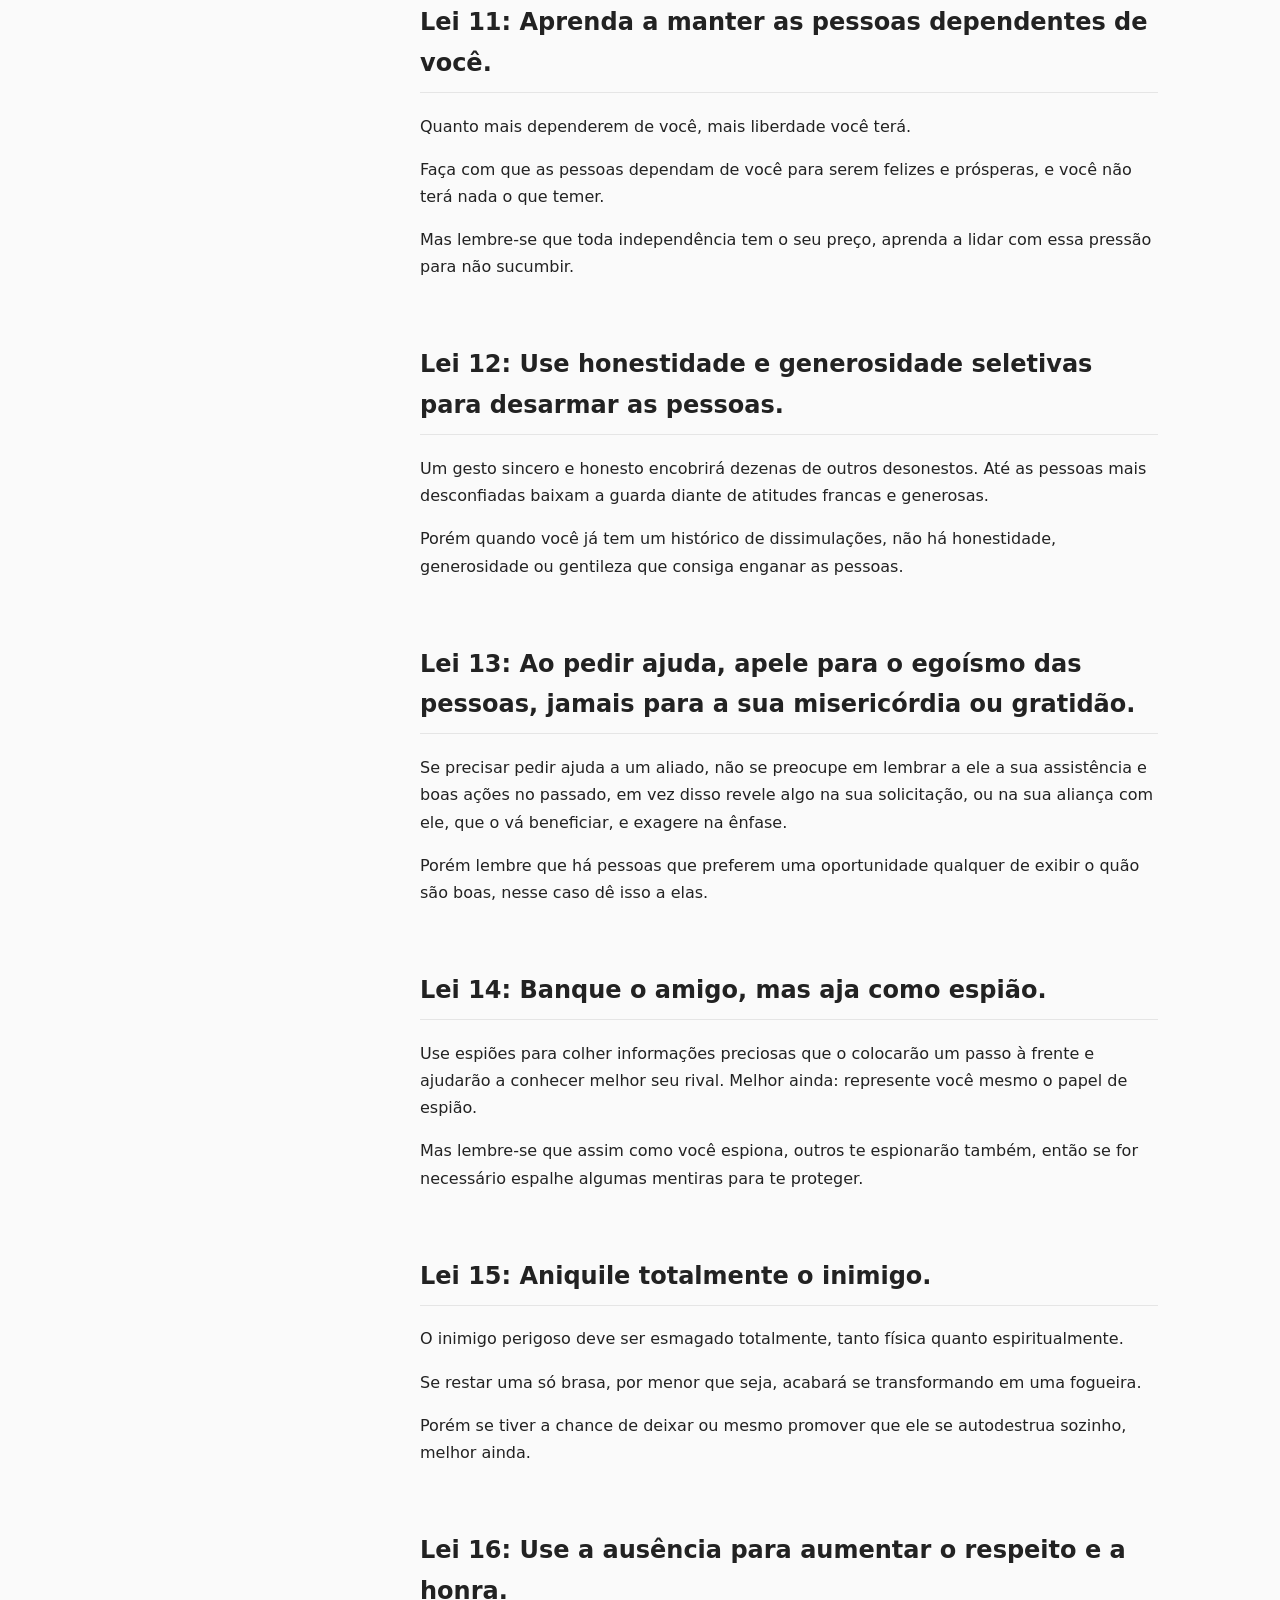
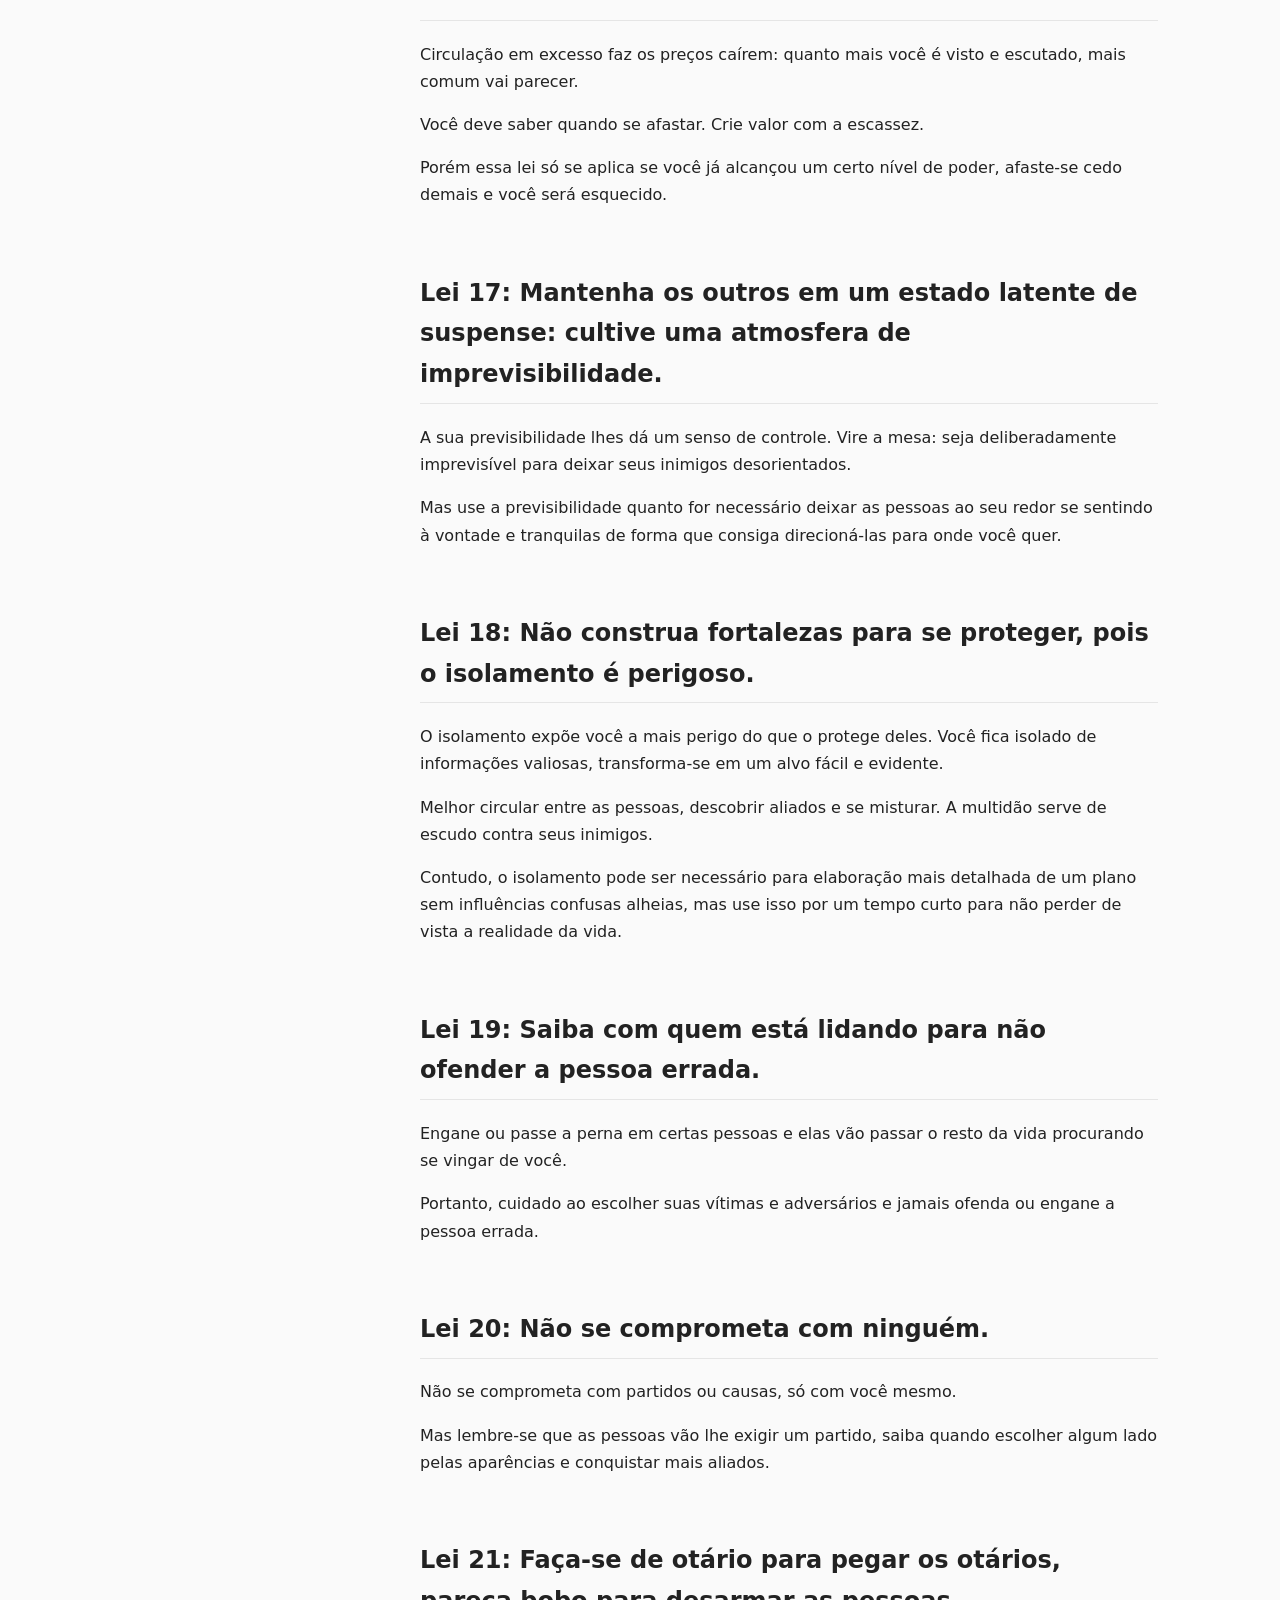
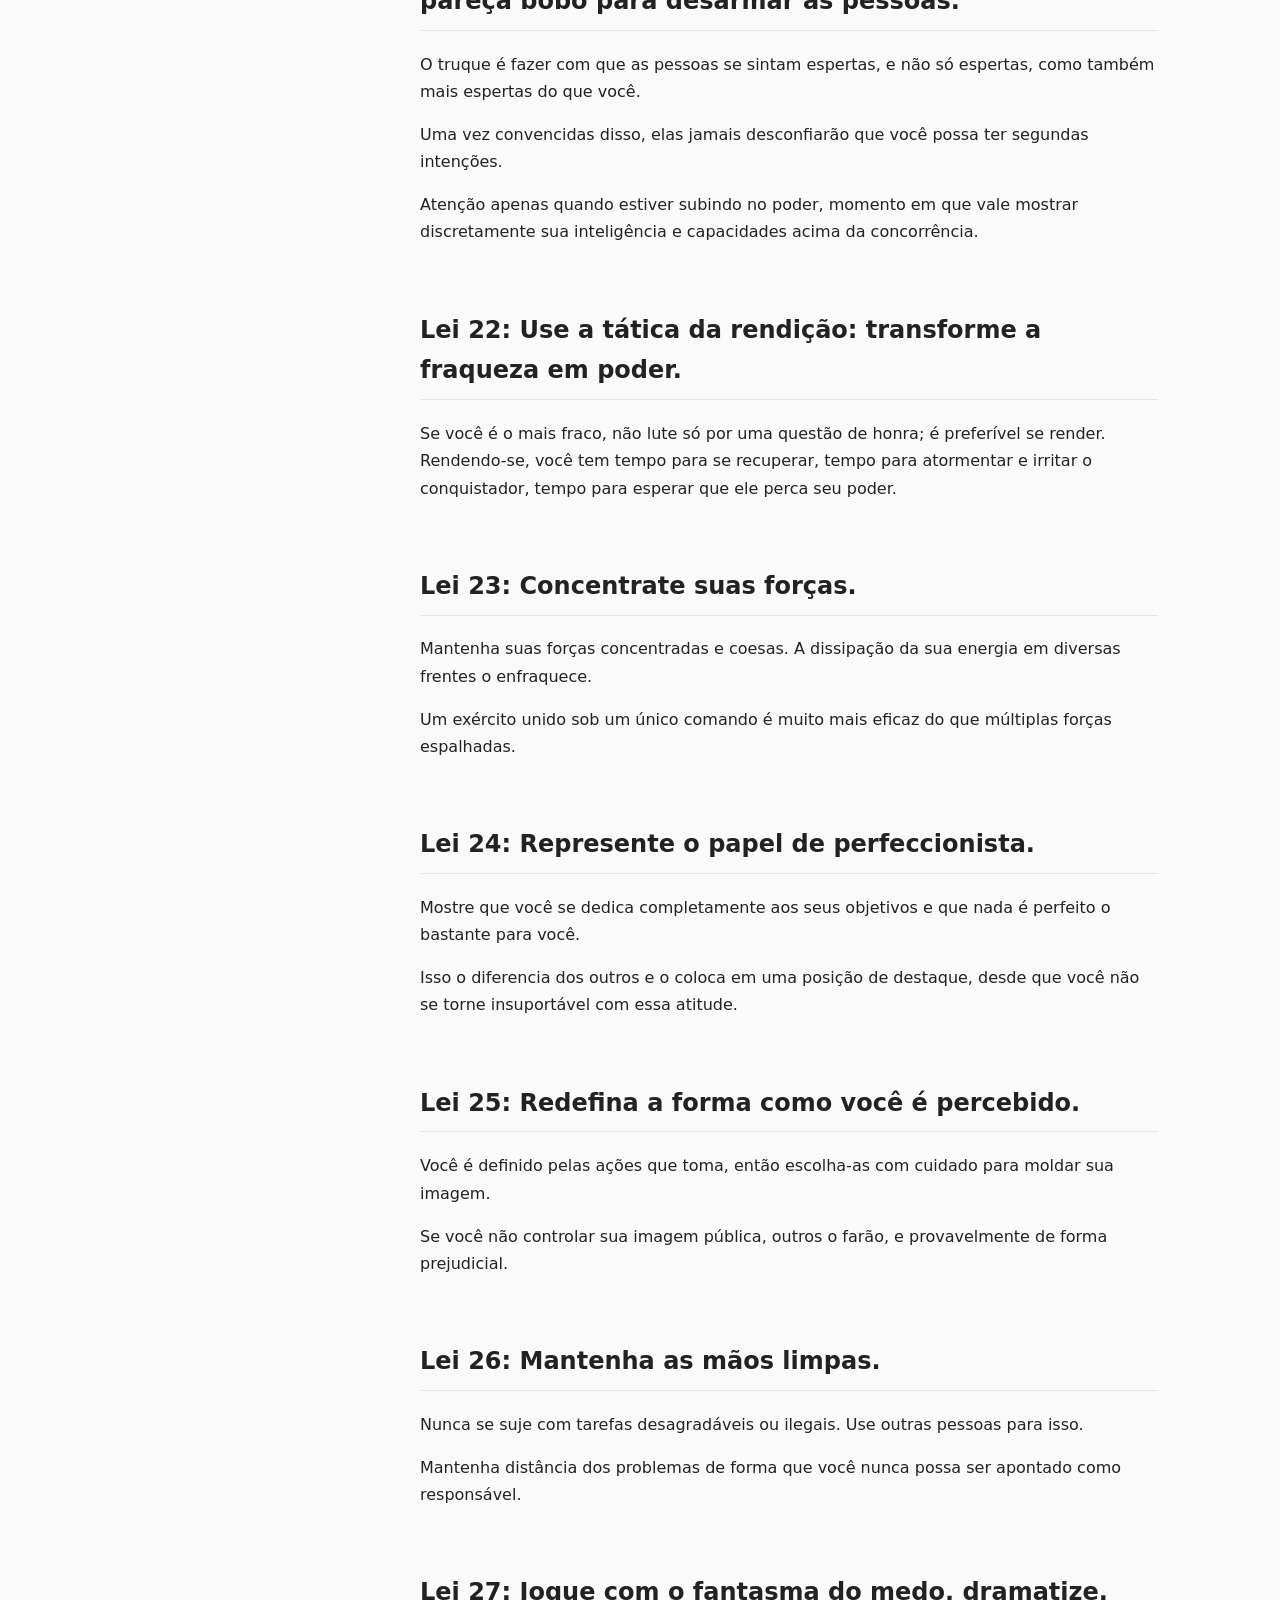
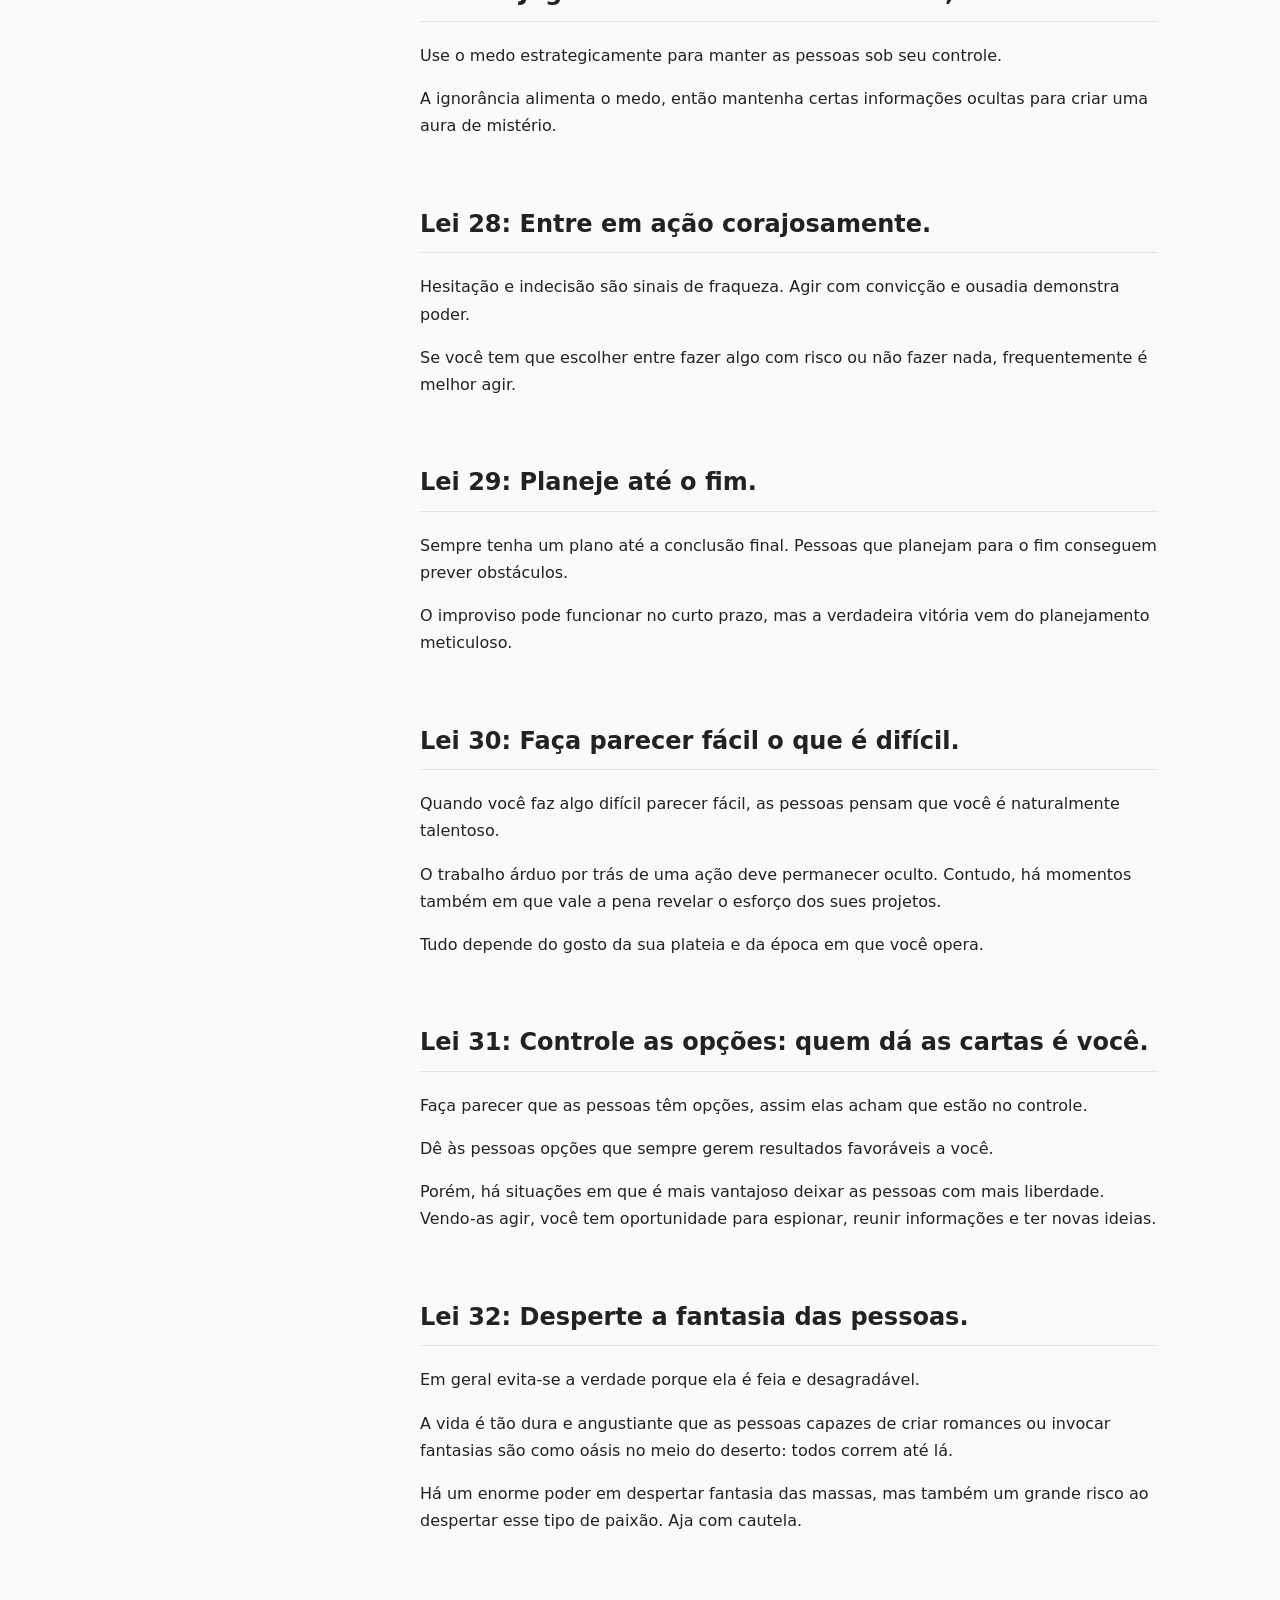
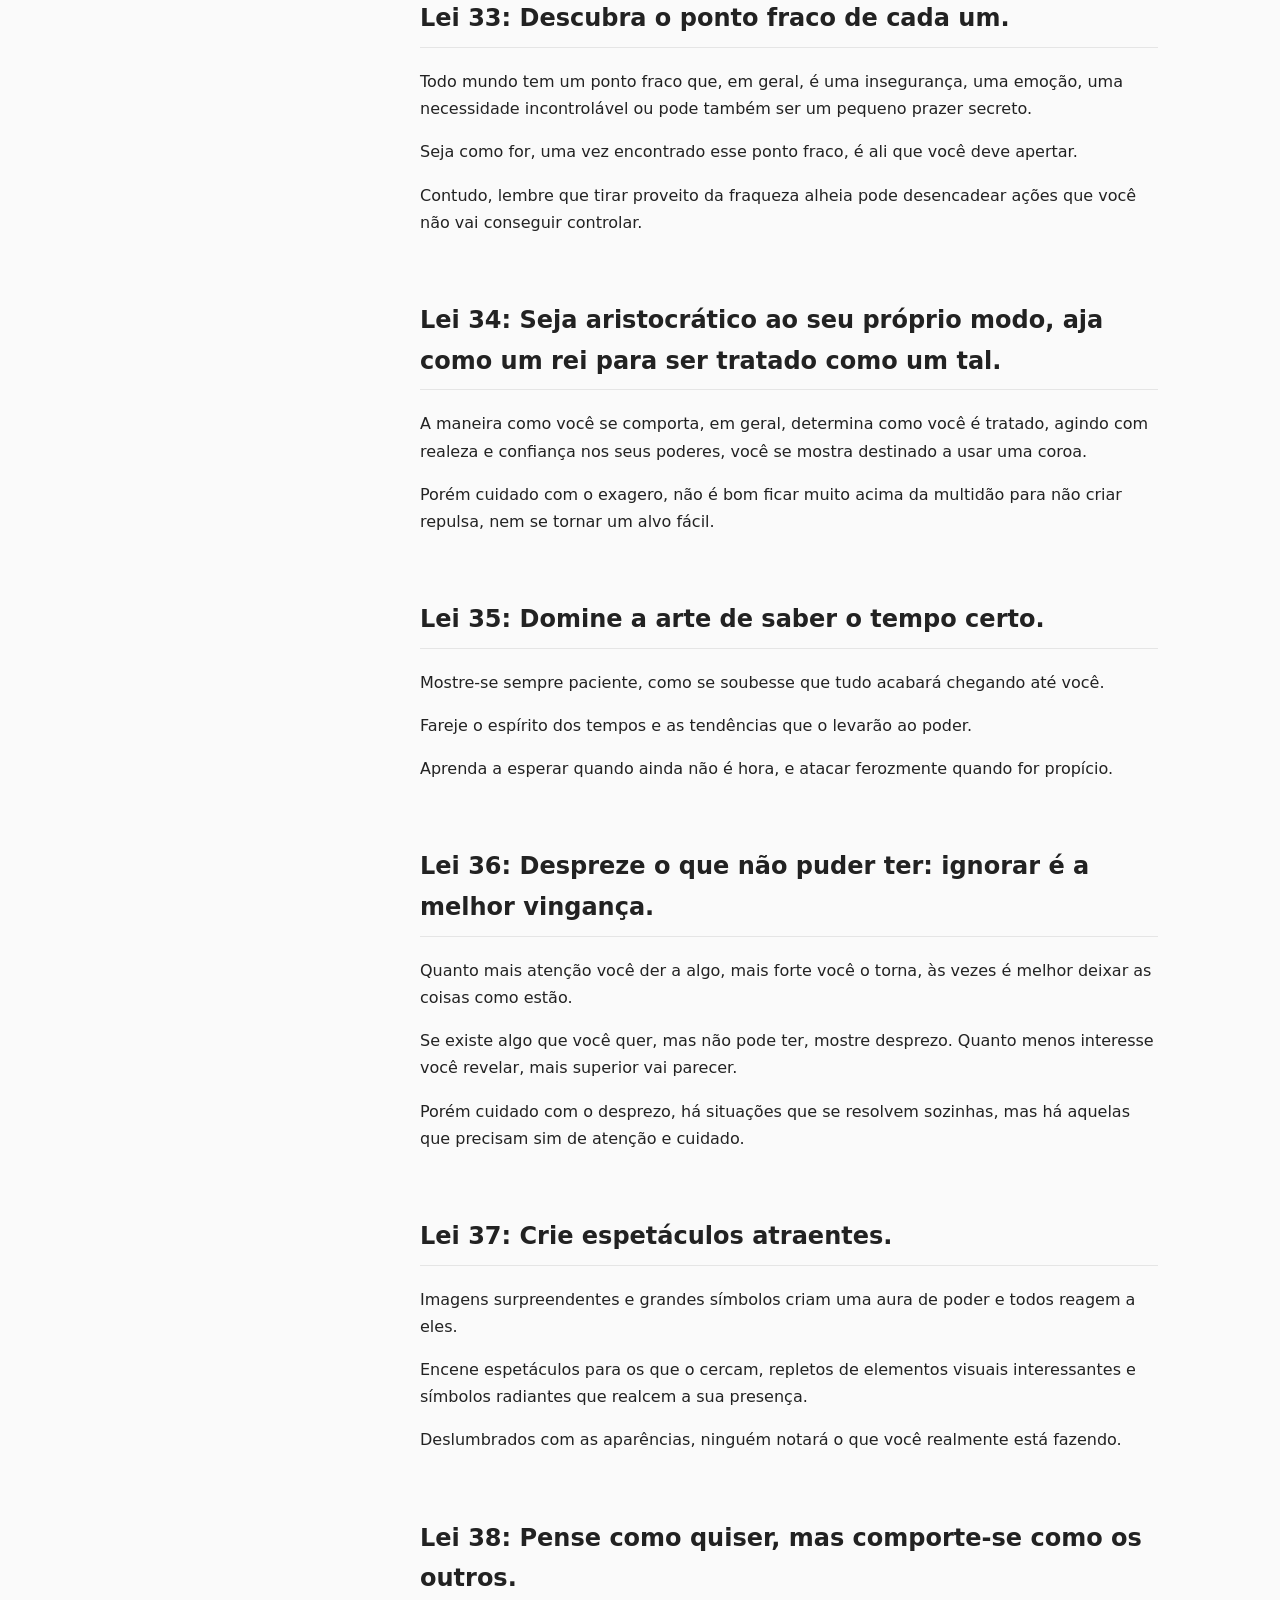
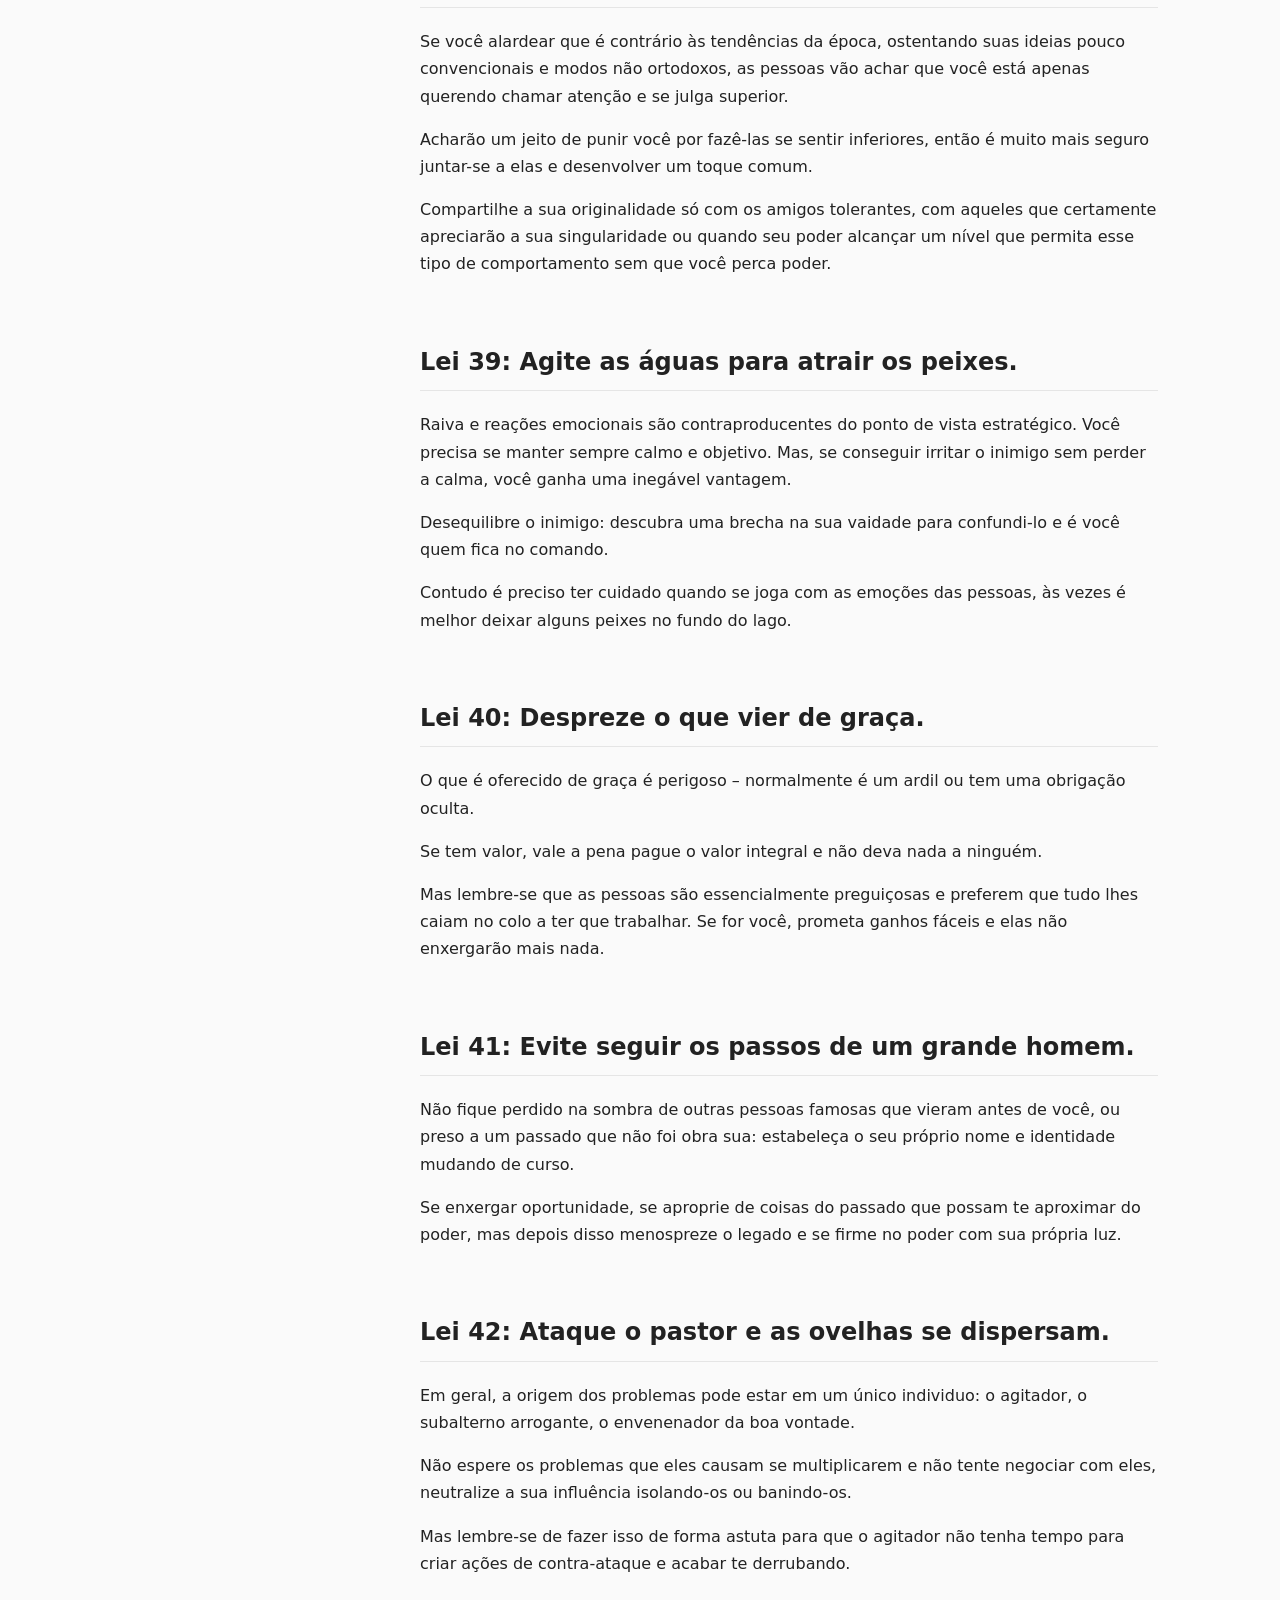
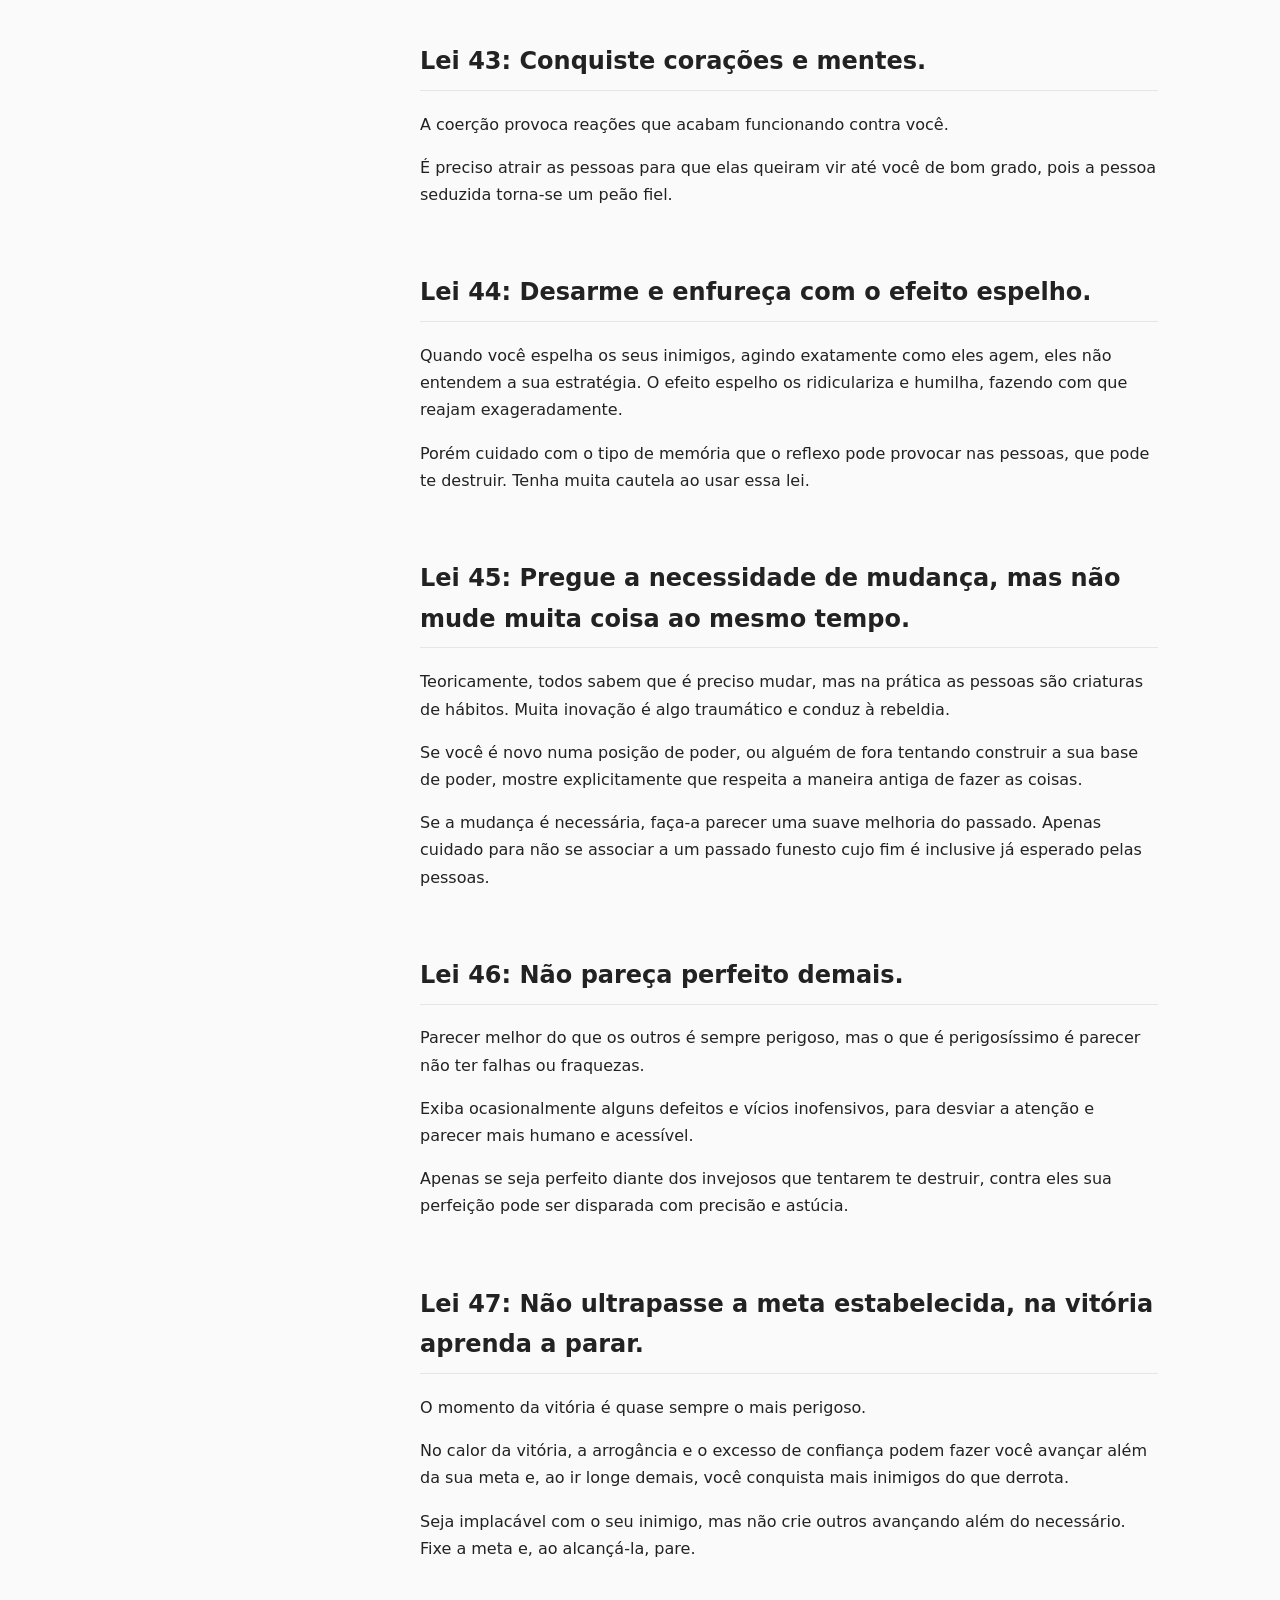
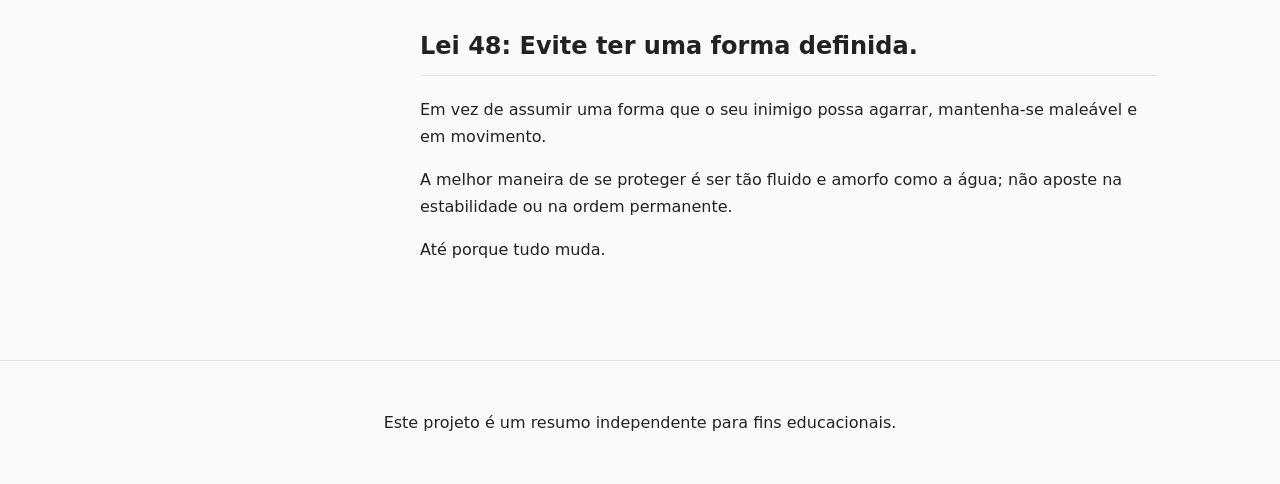
==== commit 13602e54: "Update stylesheet and language switch links" ====
--- a/pt-br/index.html
+++ b/pt-br/index.html
@@ -32,7 +32,7 @@
 
     <link
         rel="stylesheet"
-        href="./style.css">
+        href="../style.css">
 </head>
 
 <body>
@@ -52,8 +52,8 @@
     </p>
 
     <nav class="language-switch">
-    <a href="./">Inglês</a>
-    <a href="./pt-br/">Português - Brasil</a>
+    <a href="../">Inglês</a>
+    <a href="./">Português - Brasil</a>
     </nav>
 
 </header>
--- a/style.css
+++ b/style.css
@@ -0,0 +1,184 @@
+:root {
+
+    --bg: #fafafa;
+    --surface: #ffffff;
+
+    --text: #222;
+    --heading: #111;
+
+    --border: #e5e5e5;
+
+    --link: #2563eb;
+
+    --max-width: 75ch;
+}
+
+* {
+    box-sizing: border-box;
+}
+
+html {
+    scroll-behavior: smooth;
+}
+
+body {
+
+    margin: 0;
+
+    font-family:
+        Inter,
+        system-ui,
+        sans-serif;
+
+    background: var(--bg);
+
+    color: var(--text);
+
+    line-height: 1.7;
+}
+
+.skip-link {
+
+    position: absolute;
+
+    left: -9999px;
+}
+
+.skip-link:focus {
+
+    left: 1rem;
+    top: 1rem;
+}
+
+header {
+
+    text-align: center;
+
+    padding: 3rem 1rem;
+
+    border-bottom: 1px solid var(--border);
+}
+
+h1 {
+
+    margin-bottom: .5rem;
+
+    color: var(--heading);
+}
+
+.subtitle {
+
+    opacity: .8;
+}
+
+.language-switch {
+
+    margin-top: 1rem;
+}
+
+.language-switch a {
+
+    margin: 0 .5rem;
+}
+
+main {
+
+    max-width: 1100px;
+
+    margin: auto;
+
+    padding: 2rem;
+
+    display: grid;
+
+    grid-template-columns:
+        250px
+        1fr;
+
+    gap: 3rem;
+}
+
+.toc {
+
+    position: sticky;
+
+    top: 1rem;
+
+    align-self: start;
+}
+
+.toc ol {
+
+    padding-left: 1.5rem;
+}
+
+article {
+
+    max-width: var(--max-width);
+}
+
+section {
+
+    scroll-margin-top: 2rem;
+
+    margin-bottom: 4rem;
+}
+
+h2 {
+
+    border-bottom:
+        1px solid var(--border);
+
+    padding-bottom: .5rem;
+}
+
+a {
+
+    color: var(--link);
+
+    text-decoration: none;
+}
+
+a:hover {
+
+    text-decoration: underline;
+}
+
+footer {
+
+    text-align: center;
+
+    padding: 2rem;
+
+    border-top:
+        1px solid var(--border);
+}
+
+@media (max-width: 800px) {
+
+    main {
+
+        grid-template-columns: 1fr;
+    }
+
+    .toc {
+
+        position: static;
+    }
+}
+
+@media (prefers-color-scheme: dark) {
+
+    :root {
+
+        --bg: #121212;
+
+        --surface: #181818;
+
+        --text: #e6e6e6;
+
+        --heading: #ffffff;
+
+        --border: #333;
+    }
+}
